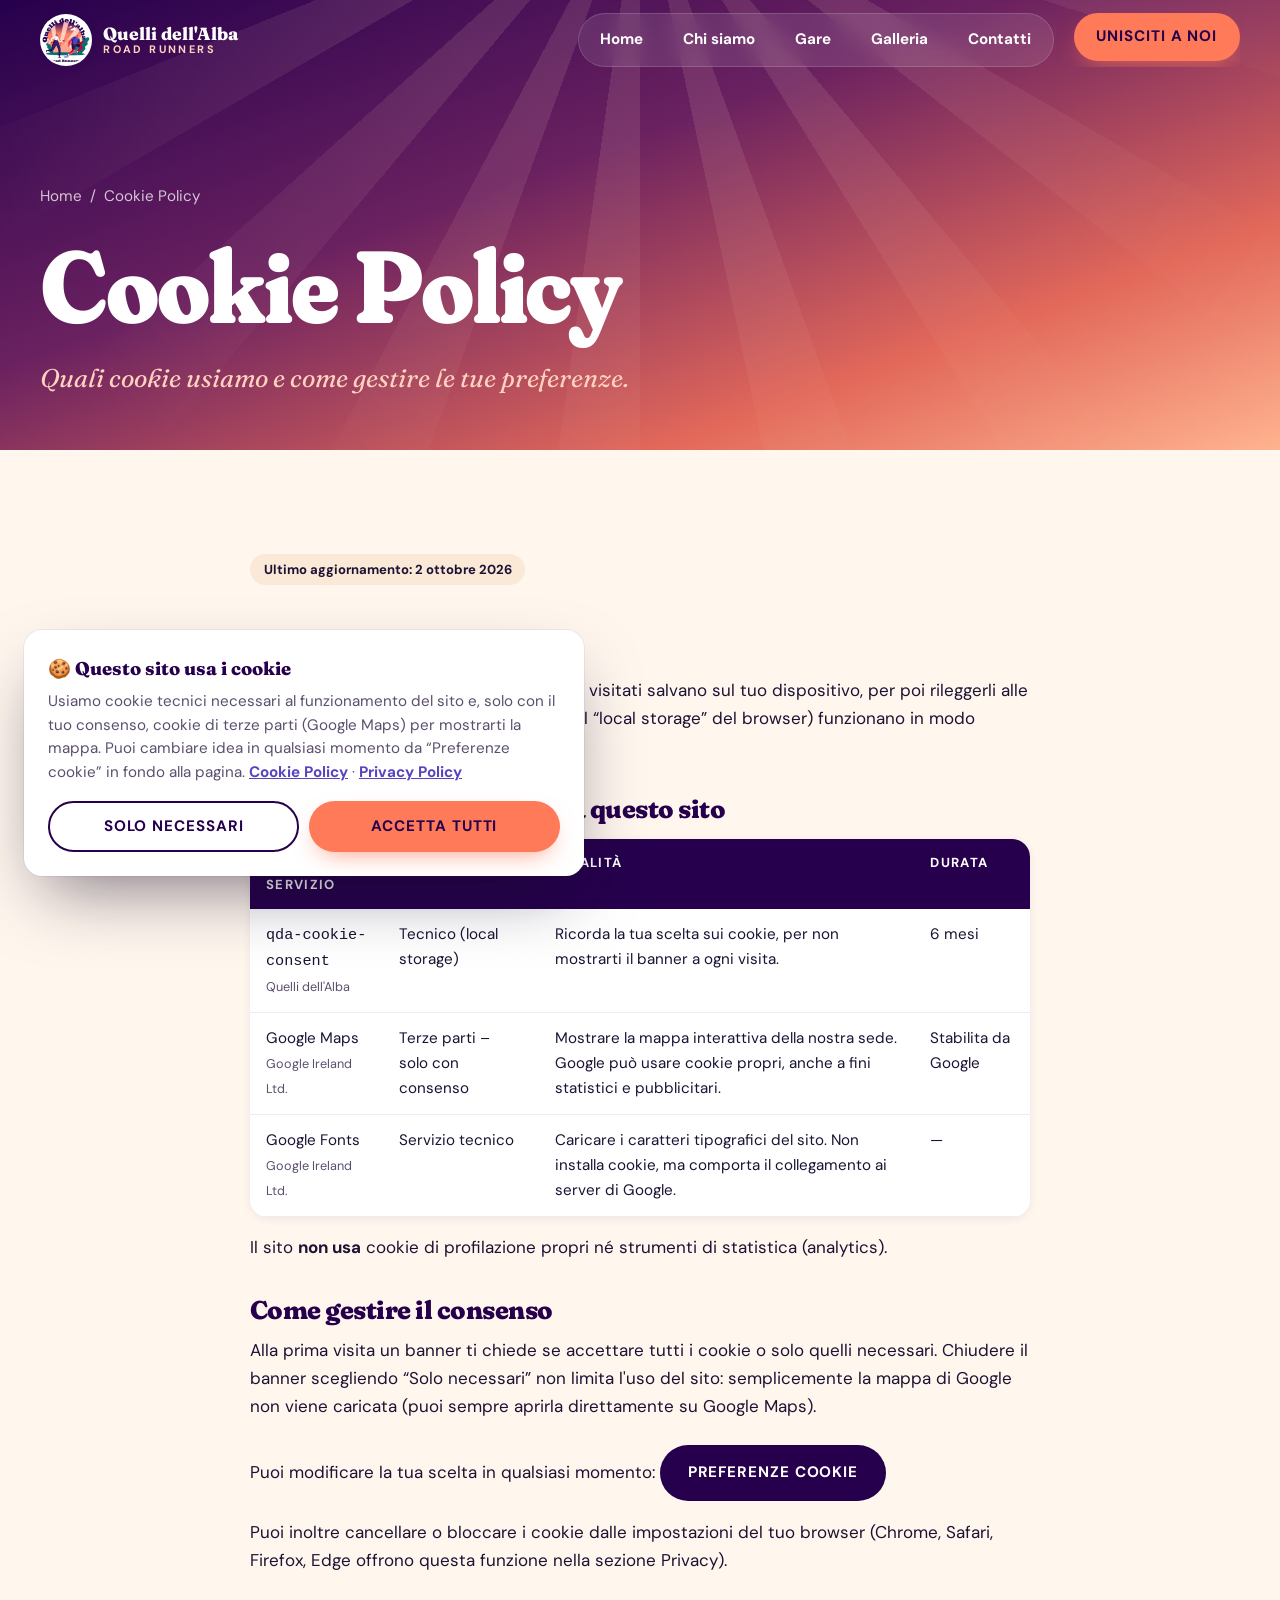
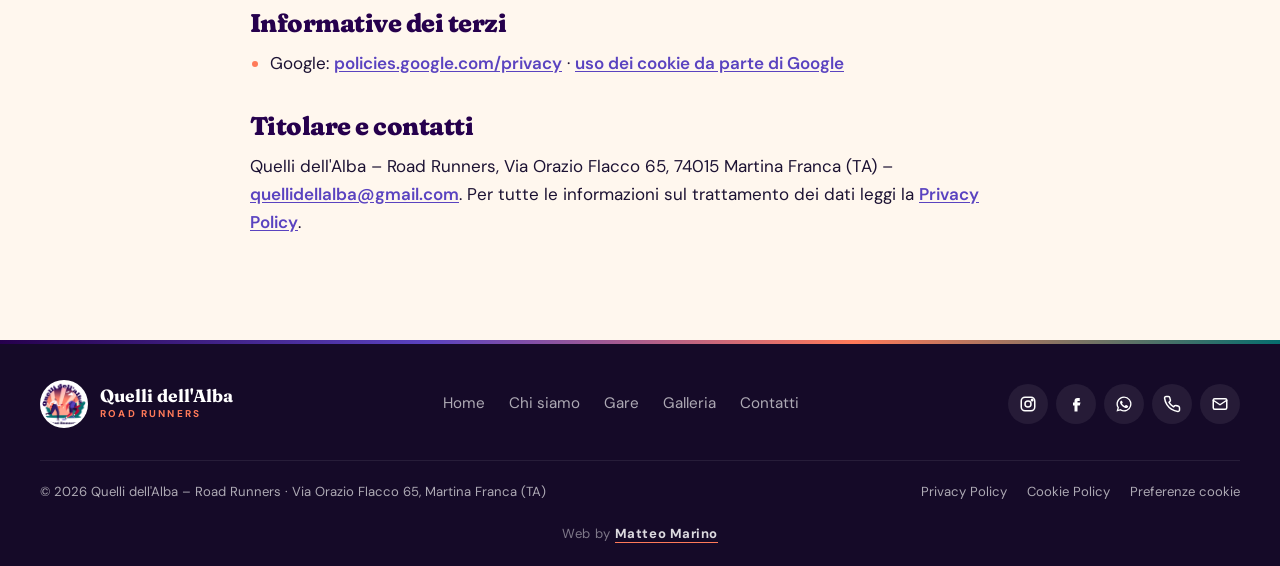
==== cookie-policy.html @ c880d7a1 "1.0.0" ====
<!DOCTYPE html>
<html lang="it">
<head>
    <meta charset="UTF-8">
    <meta name="viewport" content="width=device-width, initial-scale=1.0">

    <!-- ===================== SEO ===================== -->
    <!-- ===================== SEO ===================== -->
    <title>Cookie Policy | Quelli dell'Alba – Road Runners</title>
    <meta name="description" content="Cookie Policy del sito di Quelli dell'Alba – Road Runners: quali cookie usiamo e come gestire il consenso.">
    <meta name="robots" content="noindex, follow">
    <meta name="author" content="Quelli dell'Alba – Road Runners">
    <link rel="canonical" href="https://www.quellidellalba.com/cookie-policy.html">
    <meta name="theme-color" content="#26004d">
    <meta name="format-detection" content="telephone=no">

    <!-- Local SEO (geo) – Martina Franca (TA) -->
    <meta name="geo.region" content="IT-TA">
    <meta name="geo.placename" content="Martina Franca">
    <meta name="geo.position" content="40.7037;17.3442">
    <meta name="ICBM" content="40.7037, 17.3442">

    <!-- Open Graph (Facebook, WhatsApp, Instagram, LinkedIn) -->
    <meta property="og:type" content="website">
    <meta property="og:locale" content="it_IT">
    <meta property="og:site_name" content="Quelli dell'Alba – Road Runners">
    <meta property="og:title" content="Cookie Policy | Quelli dell'Alba – Road Runners">
    <meta property="og:description" content="Cookie Policy del sito di Quelli dell'Alba – Road Runners: quali cookie usiamo e come gestire il consenso.">
    <meta property="og:url" content="https://www.quellidellalba.com/cookie-policy.html">
    <meta property="og:image" content="https://www.quellidellalba.com/immagini/og-image.jpg">
    <meta property="og:image:width" content="1200">
    <meta property="og:image:height" content="630">
    <meta property="og:image:alt" content="Runner in controluce all'alba sulla spiaggia con il logo di Quelli dell'Alba Road Runners">

    <!-- Twitter / X -->
    <meta name="twitter:card" content="summary_large_image">
    <meta name="twitter:title" content="Cookie Policy | Quelli dell'Alba – Road Runners">
    <meta name="twitter:description" content="Cookie Policy del sito di Quelli dell'Alba – Road Runners: quali cookie usiamo e come gestire il consenso.">
    <meta name="twitter:image" content="https://www.quellidellalba.com/immagini/og-image.jpg">

    <!-- Icone e web app -->
    <link rel="icon" type="image/png" sizes="192x192" href="immagini/icon-192.png">
    <link rel="apple-touch-icon" href="immagini/icon-192.png">
    <link rel="manifest" href="site.webmanifest">

    <!-- Dati strutturati Schema.org (Google, Bing e motori di risposta AI) -->
    <script type="application/ld+json">
    {
        "@context": "https://schema.org",
        "@graph": [
            {
                "@type": [
                    "SportsClub",
                    "SportsTeam"
                ],
                "@id": "https://www.quellidellalba.com/#organizzazione",
                "name": "Quelli dell'Alba – Road Runners",
                "alternateName": [
                    "Quelli dell'Alba",
                    "Quelli dell'Alba Road Runners",
                    "Q.A.R.R."
                ],
                "description": "Squadra di running di Martina Franca (TA), in Valle d'Itria: allenamenti di gruppo, gare su strada, la Vignaletto Challenge e il progetto Da 0 a 10 KM.",
                "sport": "Running",
                "url": "https://www.quellidellalba.com/",
                "logo": {
                    "@type": "ImageObject",
                    "url": "https://www.quellidellalba.com/immagini/logo.png",
                    "width": 900,
                    "height": 900
                },
                "image": "https://www.quellidellalba.com/immagini/og-image.jpg",
                "email": "quellidellalba@gmail.com",
                "telephone": "+393935051979",
                "address": {
                    "@type": "PostalAddress",
                    "streetAddress": "Via Orazio Flacco 65",
                    "postalCode": "74015",
                    "addressLocality": "Martina Franca",
                    "addressRegion": "TA",
                    "addressCountry": "IT"
                },
                "geo": {
                    "@type": "GeoCoordinates",
                    "latitude": 40.7037,
                    "longitude": 17.3442
                },
                "hasMap": "https://www.google.com/maps/search/?api=1&query=Via+Orazio+Flacco+65,+74015+Martina+Franca+TA",
                "areaServed": [
                    {
                        "@type": "City",
                        "name": "Martina Franca"
                    },
                    {
                        "@type": "Place",
                        "name": "Valle d'Itria"
                    },
                    {
                        "@type": "AdministrativeArea",
                        "name": "Puglia"
                    }
                ],
                "knowsAbout": [
                    "Running",
                    "Corsa su strada",
                    "Podismo",
                    "Allenamento di gruppo",
                    "Corsa per principianti"
                ],
                "contactPoint": {
                    "@type": "ContactPoint",
                    "contactType": "informazioni e iscrizioni",
                    "telephone": "+393935051979",
                    "email": "quellidellalba@gmail.com",
                    "availableLanguage": "Italian",
                    "areaServed": "IT"
                },
                "sponsor": [
                    {
                        "@type": "Organization",
                        "name": "Allianz – Passoforte Assicurazioni"
                    },
                    {
                        "@type": "Organization",
                        "name": "Domus Medica"
                    },
                    {
                        "@type": "Organization",
                        "name": "Dott. Paolo Solito – Biologo nutrizionista"
                    }
                ],
                "sameAs": [
                    "https://www.instagram.com/quelli_dell_alba/"
                ]
            },
            {
                "@type": "WebSite",
                "@id": "https://www.quellidellalba.com/#sito",
                "url": "https://www.quellidellalba.com/",
                "name": "Quelli dell'Alba – Road Runners",
                "inLanguage": "it-IT",
                "publisher": {
                    "@id": "https://www.quellidellalba.com/#organizzazione"
                }
            },
            {
                "@type": "WebPage",
                "@id": "https://www.quellidellalba.com/cookie-policy.html#pagina",
                "url": "https://www.quellidellalba.com/cookie-policy.html",
                "name": "Cookie Policy | Quelli dell'Alba – Road Runners",
                "description": "Cookie Policy del sito di Quelli dell'Alba – Road Runners: quali cookie usiamo e come gestire il consenso.",
                "inLanguage": "it-IT",
                "isPartOf": {
                    "@id": "https://www.quellidellalba.com/#sito"
                },
                "about": {
                    "@id": "https://www.quellidellalba.com/#organizzazione"
                },
                "primaryImageOfPage": {
                    "@type": "ImageObject",
                    "url": "https://www.quellidellalba.com/immagini/og-image.jpg"
                },
                "breadcrumb": {
                    "@type": "BreadcrumbList",
                    "itemListElement": [
                        {
                            "@type": "ListItem",
                            "position": 1,
                            "name": "Home",
                            "item": "https://www.quellidellalba.com/"
                        },
                        {
                            "@type": "ListItem",
                            "position": 2,
                            "name": "Cookie Policy",
                            "item": "https://www.quellidellalba.com/cookie-policy.html"
                        }
                    ]
                }
            }
        ]
    }
    </script>

    <!-- Google Fonts -->
    <link rel="preconnect" href="https://fonts.googleapis.com">
    <link rel="preconnect" href="https://fonts.gstatic.com" crossorigin>
    <link href="https://fonts.googleapis.com/css2?family=DM+Sans:ital,opsz,wght@0,9..40,400..900;1,9..40,400..900&family=Fraunces:ital,opsz,wght,SOFT,WONK@0,9..144,600..900,0..100,0..1;1,9..144,600..900,0..100,0..1&display=swap" rel="stylesheet">

    <link rel="stylesheet" href="style.css?v=11">

    <script>document.documentElement.classList.add('js');</script>
    <script src="script.js?v=11" defer></script>
</head>
<body class="page-legal">

    <a class="skip-link" href="#main">Vai al contenuto</a>

    <!-- ===================== HEADER / NAVBAR ===================== -->
    <header class="site-header" id="site-header">
        <nav class="nav container" aria-label="Navigazione principale">
            <a class="nav__brand" href="index.html" aria-label="Quelli dell'Alba – Road Runners, torna alla home">
                <img class="nav__logo" src="immagini/logo-small.png" alt="" width="52" height="52">
                <span class="nav__name">
                    Quelli dell'Alba
                    <small>Road Runners</small>
                </span>
            </a>

            <button class="nav__toggle" type="button" aria-expanded="false" aria-controls="nav-menu" aria-label="Apri il menu">
                <span class="nav__toggle-bars" aria-hidden="true"><span></span><span></span><span></span></span>
            </button>

            <div class="nav__menu" id="nav-menu">
                <ul class="nav__list">
                    <li><a class="nav__link" href="index.html">Home</a></li>
                    <li><a class="nav__link" href="index.html#chi-siamo">Chi siamo</a></li>
                    <li><a class="nav__link" href="index.html#vignaletto">Gare</a></li>
                    <li><a class="nav__link" href="galleria.html">Galleria</a></li>
                    <li><a class="nav__link" href="index.html#contact-info">Contatti</a></li>
                </ul>
                <a class="btn btn--primary nav__cta" href="index.html#contact-form">Unisciti a noi</a>
                <div class="nav__extra">
                    <span>Contattaci</span>
                    <a href="https://www.instagram.com/quelli_dell_alba/" target="_blank" rel="noopener" aria-label="Instagram"><svg viewBox="0 0 24 24" fill="none" stroke="currentColor" stroke-width="2" aria-hidden="true"><rect x="3" y="3" width="18" height="18" rx="5"/><circle cx="12" cy="12" r="4"/><circle cx="17.5" cy="6.5" r="1" fill="currentColor"/></svg></a>
                    <a href="https://wa.me/393935051979" target="_blank" rel="noopener" aria-label="WhatsApp"><svg viewBox="0 0 24 24" fill="currentColor" aria-hidden="true"><path d="M12 2a10 10 0 00-8.6 15.1L2 22l5-1.3A10 10 0 1012 2zm0 18.2a8.2 8.2 0 01-4.2-1.2l-.3-.2-3 .8.8-2.9-.2-.3A8.2 8.2 0 1112 20.2zm4.5-6.1c-.2-.1-1.5-.7-1.7-.8s-.4-.1-.6.1-.7.8-.8 1-.3.2-.5.1a6.7 6.7 0 01-2-1.2 7.4 7.4 0 01-1.4-1.7c-.1-.2 0-.4.1-.5l.4-.4.2-.4v-.4l-.8-1.9c-.2-.5-.4-.4-.6-.4h-.5a1 1 0 00-.7.3 3 3 0 00-.9 2.2 5.2 5.2 0 001.1 2.7 11.8 11.8 0 004.5 4c.6.3 1.1.4 1.5.5a3.6 3.6 0 001.7.1 2.8 2.8 0 001.8-1.3 2.3 2.3 0 00.2-1.3c-.1-.1-.3-.2-.5-.3z"/></svg></a>
                    <a href="tel:+393935051979" aria-label="Telefono"><svg viewBox="0 0 24 24" fill="none" stroke="currentColor" stroke-width="2" stroke-linecap="round" stroke-linejoin="round" aria-hidden="true"><path d="M22 16.9v3a2 2 0 01-2.2 2 19.8 19.8 0 01-8.6-3.1 19.5 19.5 0 01-6-6A19.8 19.8 0 012.1 4.2 2 2 0 014.1 2h3a2 2 0 012 1.7c.1.9.4 1.8.7 2.7a2 2 0 01-.5 2.1L8 9.8a16 16 0 006 6l1.3-1.3a2 2 0 012.1-.4c.9.3 1.8.6 2.7.7a2 2 0 011.7 2z"/></svg></a>
                    <a href="mailto:quellidellalba@gmail.com" aria-label="Email"><svg viewBox="0 0 24 24" fill="none" stroke="currentColor" stroke-width="2" stroke-linecap="round" stroke-linejoin="round" aria-hidden="true"><rect x="3" y="5" width="18" height="14" rx="2"/><path d="M3 7l9 6 9-6"/></svg></a>
                </div>
            </div>
        </nav>
    </header>

    <main id="main">

        <section class="gallery-hero legal-hero" aria-labelledby="legal-title">
            <div class="container">
                <nav class="breadcrumb" aria-label="Percorso">
                    <a href="index.html">Home</a><span aria-hidden="true">/</span><span aria-current="page">Cookie Policy</span>
                </nav>
                <h1 id="legal-title">Cookie Policy</h1>
                <p>Quali cookie usiamo e come gestire le tue preferenze.</p>
            </div>
        </section>

        <section class="section legal">
            <div class="container legal__content">
                <p class="legal__updated">Ultimo aggiornamento: 2 ottobre 2026</p>
                <!-- Testo predisposto sulla base delle Linee guida cookie del Garante Privacy (10 giugno 2021).
                     Si consiglia una verifica da parte di un consulente prima della pubblicazione definitiva. -->

                <h2>Cosa sono i cookie</h2>
                <p>
                    I cookie sono piccoli file di testo che i siti visitati salvano sul tuo dispositivo, per poi
                    rileggerli alle visite successive. Strumenti simili (come il “local storage” del browser) funzionano
                    in modo analogo e sono trattati allo stesso modo.
                </p>

                <h2>Cookie e strumenti usati da questo sito</h2>
                <div class="legal__table-wrap">
                    <table class="legal__table">
                        <thead>
                            <tr><th scope="col">Nome / servizio</th><th scope="col">Tipo</th><th scope="col">Finalità</th><th scope="col">Durata</th></tr>
                        </thead>
                        <tbody>
                            <tr>
                                <td><code>qda-cookie-consent</code><br><small>Quelli dell'Alba</small></td>
                                <td>Tecnico (local storage)</td>
                                <td>Ricorda la tua scelta sui cookie, per non mostrarti il banner a ogni visita.</td>
                                <td>6 mesi</td>
                            </tr>
                            <tr>
                                <td>Google Maps<br><small>Google Ireland Ltd.</small></td>
                                <td>Terze parti – solo con consenso</td>
                                <td>Mostrare la mappa interattiva della nostra sede. Google può usare cookie propri, anche a fini statistici e pubblicitari.</td>
                                <td>Stabilita da Google</td>
                            </tr>
                            <tr>
                                <td>Google Fonts<br><small>Google Ireland Ltd.</small></td>
                                <td>Servizio tecnico</td>
                                <td>Caricare i caratteri tipografici del sito. Non installa cookie, ma comporta il collegamento ai server di Google.</td>
                                <td>—</td>
                            </tr>
                        </tbody>
                    </table>
                </div>
                <p>Il sito <strong>non usa</strong> cookie di profilazione propri né strumenti di statistica (analytics).</p>

                <h2>Come gestire il consenso</h2>
                <p>
                    Alla prima visita un banner ti chiede se accettare tutti i cookie o solo quelli necessari.
                    Chiudere il banner scegliendo “Solo necessari” non limita l'uso del sito: semplicemente la mappa
                    di Google non viene caricata (puoi sempre aprirla direttamente su Google Maps).
                </p>
                <p>
                    Puoi modificare la tua scelta in qualsiasi momento:
                    <button class="btn btn--dark legal__btn" type="button" data-cookie-settings>Preferenze cookie</button>
                </p>
                <p>
                    Puoi inoltre cancellare o bloccare i cookie dalle impostazioni del tuo browser
                    (Chrome, Safari, Firefox, Edge offrono questa funzione nella sezione Privacy).
                </p>

                <h2>Informative dei terzi</h2>
                <ul>
                    <li>Google: <a href="https://policies.google.com/privacy?hl=it" target="_blank" rel="noopener">policies.google.com/privacy</a> · <a href="https://policies.google.com/technologies/cookies?hl=it" target="_blank" rel="noopener">uso dei cookie da parte di Google</a></li>
                </ul>

                <h2>Titolare e contatti</h2>
                <p>
                    Quelli dell'Alba – Road Runners, Via Orazio Flacco 65, 74015 Martina Franca (TA) –
                    <a href="mailto:quellidellalba@gmail.com">quellidellalba@gmail.com</a>.
                    Per tutte le informazioni sul trattamento dei dati leggi la <a href="privacy-policy.html">Privacy Policy</a>.
                </p>
            </div>
        </section>

    </main>

    <!-- ===================== FOOTER ===================== -->
    <footer class="site-footer">
        <div class="container footer__top">
            <a class="footer__brand" href="index.html" aria-label="Quelli dell'Alba – Road Runners, home">
                <img src="immagini/logo-small.png" alt="" width="48" height="48" loading="lazy">
                <span>
                    <strong>Quelli dell'Alba</strong>
                    <small>ROAD RUNNERS</small>
                </span>
            </a>

            <nav class="footer__nav" aria-label="Link rapidi">
                <ul>
                    <li><a href="index.html">Home</a></li>
                    <li><a href="index.html#chi-siamo">Chi siamo</a></li>
                    <li><a href="index.html#vignaletto">Gare</a></li>
                    <li><a href="galleria.html">Galleria</a></li>
                    <li><a href="index.html#contact-info">Contatti</a></li>
                </ul>
            </nav>

            <div class="footer__social">
                <a href="https://www.instagram.com/quelli_dell_alba/" target="_blank" rel="noopener" aria-label="Instagram"><svg viewBox="0 0 24 24" fill="none" stroke="currentColor" stroke-width="2" aria-hidden="true"><rect x="3" y="3" width="18" height="18" rx="5"/><circle cx="12" cy="12" r="4"/><circle cx="17.5" cy="6.5" r="1" fill="currentColor"/></svg></a>
                <!-- [INSERIRE URL FACEBOOK] al posto di # -->
                <a href="#" target="_blank" rel="noopener" aria-label="Facebook"><svg viewBox="0 0 24 24" fill="currentColor" aria-hidden="true"><path d="M14 8h3V4h-3a4 4 0 00-4 4v2H8v4h2v8h4v-8h3l1-4h-4V8z"/></svg></a>
                <a href="https://wa.me/393935051979" target="_blank" rel="noopener" aria-label="WhatsApp"><svg viewBox="0 0 24 24" fill="currentColor" aria-hidden="true"><path d="M12 2a10 10 0 00-8.6 15.1L2 22l5-1.3A10 10 0 1012 2zm0 18.2a8.2 8.2 0 01-4.2-1.2l-.3-.2-3 .8.8-2.9-.2-.3A8.2 8.2 0 1112 20.2zm4.5-6.1c-.2-.1-1.5-.7-1.7-.8s-.4-.1-.6.1-.7.8-.8 1-.3.2-.5.1a6.7 6.7 0 01-2-1.2 7.4 7.4 0 01-1.4-1.7c-.1-.2 0-.4.1-.5l.4-.4.2-.4v-.4l-.8-1.9c-.2-.5-.4-.4-.6-.4h-.5a1 1 0 00-.7.3 3 3 0 00-.9 2.2 5.2 5.2 0 001.1 2.7 11.8 11.8 0 004.5 4c.6.3 1.1.4 1.5.5a3.6 3.6 0 001.7.1 2.8 2.8 0 001.8-1.3 2.3 2.3 0 00.2-1.3c-.1-.1-.3-.2-.5-.3z"/></svg></a>
                <a href="tel:+393935051979" aria-label="Telefono +39 393 505 1979"><svg viewBox="0 0 24 24" fill="none" stroke="currentColor" stroke-width="2" stroke-linecap="round" stroke-linejoin="round" aria-hidden="true"><path d="M22 16.9v3a2 2 0 01-2.2 2 19.8 19.8 0 01-8.6-3.1 19.5 19.5 0 01-6-6A19.8 19.8 0 012.1 4.2 2 2 0 014.1 2h3a2 2 0 012 1.7c.1.9.4 1.8.7 2.7a2 2 0 01-.5 2.1L8 9.8a16 16 0 006 6l1.3-1.3a2 2 0 012.1-.4c.9.3 1.8.6 2.7.7a2 2 0 011.7 2z"/></svg></a>
                <a href="mailto:quellidellalba@gmail.com" aria-label="Email quellidellalba@gmail.com"><svg viewBox="0 0 24 24" fill="none" stroke="currentColor" stroke-width="2" stroke-linecap="round" stroke-linejoin="round" aria-hidden="true"><rect x="3" y="5" width="18" height="14" rx="2"/><path d="M3 7l9 6 9-6"/></svg></a>
            </div>
        </div>

        <div class="container footer__bottom">
            <p>© <span data-year>2026</span> Quelli dell'Alba – Road Runners · Via Orazio Flacco 65, Martina Franca (TA)</p>
            <div class="footer__legal">
                <a href="privacy-policy.html">Privacy Policy</a>
                <a href="cookie-policy.html" aria-current="page">Cookie Policy</a>
                <button type="button" data-cookie-settings>Preferenze cookie</button>
            </div>
        </div>

        <p class="footer__credit">
            Web by <a href="https://www.instagram.com/_matteomarino/" target="_blank" rel="noopener" aria-label="Matteo Marino su Instagram (@_matteomarino)">Matteo Marino</a>
        </p>
    </footer>

    <a class="back-to-top" href="#main" aria-label="Torna su">
        <svg viewBox="0 0 24 24" fill="none" stroke="currentColor" stroke-width="2.5" stroke-linecap="round" stroke-linejoin="round" aria-hidden="true"><path d="M12 19V5M5 12l7-7 7 7"/></svg>
    </a>

    <a class="back-to-top" href="#main" aria-label="Torna su">
        <svg viewBox="0 0 24 24" fill="none" stroke="currentColor" stroke-width="2.5" stroke-linecap="round" stroke-linejoin="round" aria-hidden="true"><path d="M12 19V5M5 12l7-7 7 7"/></svg>
    </a>

</body>
</html>
---- style.css ----
/* ==========================================================================
   QUELLI DELL'ALBA – ROAD RUNNERS
   Foglio di stile unico del progetto (mobile first)

   INDICE
   1.  Variables
   2.  Reset
   3.  Typography
   4.  Buttons
   5.  Navbar
   6.  Hero
   7.  Sponsors
   8.  About
   9.  Races
   10. Gallery
   11. Contact
   12. Form
   13. Footer
   14. Animations
   15. Responsive
   ========================================================================== */


/* ==========================================================================
   1. VARIABLES
   Palette ricavata dal logo: indaco del lettering, corallo/pesca del sole,
   teal delle foglie, viola della maglia, cremisi dei pantaloni.
   ========================================================================== */
:root {
    /* Colori principali */
    --color-primary: #26004d;          /* indaco scuro – lettering logo */
    --color-primary-light: #3d1873;
    --color-secondary: #ff7a59;        /* corallo – sole/alba */
    --color-secondary-dark: #f25c3a;
    --color-accent: #5a43c0;           /* viola – maglia runner */
    --color-teal: #066e6e;             /* verde petrolio – foglie */
    --color-teal-light: #13a38a;
    --color-crimson: #be0e3a;          /* cremisi – dettagli */
    --color-peach: #ffd2bf;
    --color-pink: #ffb3b5;
    --color-background: #fff7ee;       /* crema / bianco caldo */
    --color-surface: #ffffff;
    --color-cream-dark: #fbe9d8;
    --color-text: #1c1233;
    --color-text-muted: #5b4f6e;
    --color-dark: #150a28;

    /* Gradienti */
    --gradient-dawn: linear-gradient(160deg, #26004d 0%, #6a2160 40%, #e2685a 75%, #ffb38f 100%);
    --gradient-sun: linear-gradient(180deg, #ffb3b5 0%, #ff8a64 55%, #ff7a59 100%);

    /* Tipografia */
    --font-display: "Fraunces", Georgia, "Times New Roman", serif;
    --font-body: "DM Sans", system-ui, -apple-system, "Segoe UI", Roboto, sans-serif;

    --fs-xs: clamp(0.75rem, 0.72rem + 0.15vw, 0.82rem);
    --fs-sm: clamp(0.875rem, 0.85rem + 0.15vw, 0.95rem);
    --fs-base: clamp(1rem, 0.96rem + 0.2vw, 1.0625rem);
    --fs-lg: clamp(1.125rem, 1.05rem + 0.4vw, 1.3rem);
    --fs-h3: clamp(1.25rem, 1.1rem + 0.7vw, 1.6rem);
    --fs-h2: clamp(1.9rem, 1.4rem + 2.4vw, 3.4rem);
    --fs-h1: clamp(2.8rem, 1.6rem + 6vw, 6.5rem);

    /* Spaziature */
    --space-xs: 0.5rem;
    --space-sm: 1rem;
    --space-md: 1.5rem;
    --space-lg: clamp(2rem, 1.5rem + 2vw, 3rem);
    --space-xl: clamp(3.5rem, 2.5rem + 5vw, 7rem);
    --gutter: clamp(1rem, 0.5rem + 2.5vw, 2.5rem);
    --container: 1240px;

    /* Forme */
    --radius-sm: 10px;
    --radius-md: 18px;
    --radius-lg: 28px;
    --radius-xl: 40px;
    --radius-pill: 999px;

    /* Ombre */
    --shadow-sm: 0 2px 8px rgba(38, 0, 77, 0.08);
    --shadow-md: 0 12px 30px -10px rgba(38, 0, 77, 0.22);
    --shadow-lg: 0 30px 60px -20px rgba(38, 0, 77, 0.35);

    /* Transizioni */
    --ease: cubic-bezier(0.22, 1, 0.36, 1);
    --t-fast: 0.2s var(--ease);
    --t-med: 0.45s var(--ease);
    --t-slow: 0.8s var(--ease);

    --nav-height: 72px;

    /* Barra sponsor */
    --sponsor-overlap: 1.75rem;   /* quanto la barra sale sopra la hero */
    --sponsor-logo-h: 40px;       /* altezza dei loghi */
}


/* ==========================================================================
   2. RESET
   ========================================================================== */
*,
*::before,
*::after {
    box-sizing: border-box;
    margin: 0;
    padding: 0;
}

html {
    -webkit-text-size-adjust: 100%;
    scroll-behavior: smooth;
    scroll-padding-top: var(--nav-height);
}

body {
    min-height: 100vh;
    font-family: var(--font-body);
    font-size: var(--fs-base);
    line-height: 1.65;
    color: var(--color-text);
    background-color: var(--color-background);
    overflow-x: hidden;
    -webkit-font-smoothing: antialiased;
}

body.no-scroll {
    overflow: hidden;
}

img,
svg,
iframe {
    display: block;
    max-width: 100%;
}

img {
    height: auto;
}

a {
    color: inherit;
    text-decoration: none;
}

button,
input,
textarea,
select {
    font: inherit;
    color: inherit;
}

button {
    cursor: pointer;
    background: none;
    border: 0;
}

ul,
ol {
    list-style: none;
}

[hidden] {
    display: none !important;
}

/* Focus visibile per la navigazione da tastiera */
:focus-visible {
    outline: 3px solid var(--color-secondary);
    outline-offset: 3px;
    border-radius: 6px;
}

.skip-link {
    position: absolute;
    top: -100px;
    left: var(--gutter);
    z-index: 1000;
    padding: 0.75rem 1.25rem;
    background: var(--color-secondary);
    color: var(--color-primary);
    font-weight: 700;
    border-radius: var(--radius-pill);
    transition: top var(--t-fast);
}

.skip-link:focus {
    top: 1rem;
}

.visually-hidden {
    position: absolute !important;
    width: 1px;
    height: 1px;
    overflow: hidden;
    clip: rect(0 0 0 0);
    white-space: nowrap;
}

.container {
    width: min(100% - 2 * var(--gutter), var(--container));
    margin-inline: auto;
}

.section {
    position: relative;
    padding-block: var(--space-xl);
}

/* Evita lo scroll orizzontale causato da decorazioni e animazioni in ingresso
   (clip non crea un contenitore di scroll: position: sticky continua a funzionare) */
main {
    overflow-x: hidden;
    overflow-x: clip;
}


/* ==========================================================================
   3. TYPOGRAPHY
   ========================================================================== */
h1,
h2,
h3,
h4 {
    font-family: var(--font-display);
    font-weight: 800;
    line-height: 1.05;
    color: var(--color-primary);
    letter-spacing: -0.02em;
    font-variation-settings: "SOFT" 100, "WONK" 1;
}

h1 { font-size: var(--fs-h1); }
h2 { font-size: var(--fs-h2); }
h3 { font-size: var(--fs-h3); }

p + p {
    margin-top: 1em;
}

.eyebrow {
    display: inline-flex;
    align-items: center;
    gap: 0.6rem;
    margin-bottom: var(--space-sm);
    font-family: var(--font-body);
    font-size: var(--fs-xs);
    font-weight: 700;
    letter-spacing: 0.22em;
    text-transform: uppercase;
    color: var(--color-secondary-dark);
}

.eyebrow::before {
    content: "";
    width: 28px;
    height: 3px;
    border-radius: 3px;
    background: currentColor;
}

.section-head {
    max-width: 720px;
    margin-bottom: var(--space-lg);
}

.section-head--center {
    margin-inline: auto;
    text-align: center;
}

.section-head--center .eyebrow::after {
    content: "";
    width: 28px;
    height: 3px;
    border-radius: 3px;
    background: currentColor;
}

.section-head p {
    margin-top: var(--space-sm);
    font-size: var(--fs-lg);
    color: var(--color-text-muted);
}

.lead {
    font-size: var(--fs-lg);
    color: var(--color-text-muted);
}

.text-coral {
    color: var(--color-secondary);
}

.placeholder-text {
    /* Evidenzia i testi da sostituire: rimuovere la classe quando inserito il dato reale */
    color: var(--color-crimson);
    font-weight: 600;
}


/* ==========================================================================
   4. BUTTONS
   ========================================================================== */
.btn {
    position: relative;
    display: inline-flex;
    align-items: center;
    justify-content: center;
    gap: 0.6rem;
    min-height: 52px;
    padding: 0.85rem 1.6rem;
    font-weight: 700;
    font-size: var(--fs-sm);
    letter-spacing: 0.06em;
    text-transform: uppercase;
    border-radius: var(--radius-pill);
    border: 2px solid transparent;
    overflow: hidden;
    isolation: isolate;
    transition: transform var(--t-fast), box-shadow var(--t-fast), background-color var(--t-fast), color var(--t-fast), border-color var(--t-fast);
}

.btn svg {
    width: 18px;
    height: 18px;
    transition: transform var(--t-fast);
}

.btn:hover svg {
    transform: translateX(4px);
}

.btn:hover {
    transform: translateY(-2px);
}

.btn:active {
    transform: translateY(0);
}

.btn--primary {
    background: var(--color-secondary);
    color: var(--color-primary);
    box-shadow: 0 10px 24px -10px rgba(255, 122, 89, 0.8);
}

.btn--primary:hover {
    background: #ff8f73;
    box-shadow: 0 16px 30px -10px rgba(255, 122, 89, 0.9);
}

.btn--dark {
    background: var(--color-primary);
    color: #fff;
}

.btn--dark:hover {
    background: var(--color-primary-light);
    box-shadow: var(--shadow-md);
}

.btn--ghost {
    border-color: currentColor;
    color: #fff;
    background: rgba(255, 255, 255, 0.06);
    backdrop-filter: blur(6px);
}

.btn--ghost:hover {
    background: #fff;
    border-color: #fff;
    color: var(--color-primary);
}

.btn--outline {
    border-color: var(--color-primary);
    color: var(--color-primary);
}

.btn--outline:hover {
    background: var(--color-primary);
    color: #fff;
}

.btn--teal {
    background: var(--color-teal);
    color: #fff;
}

.btn--teal:hover {
    background: #0a8080;
    box-shadow: var(--shadow-md);
}

.btn-group {
    display: flex;
    flex-wrap: wrap;
    gap: 0.75rem;
}

.link-arrow {
    display: inline-flex;
    align-items: center;
    gap: 0.5rem;
    font-weight: 700;
    letter-spacing: 0.08em;
    text-transform: uppercase;
    font-size: var(--fs-sm);
    color: var(--color-primary);
    border-bottom: 2px solid var(--color-secondary);
    padding-bottom: 4px;
    transition: gap var(--t-fast), color var(--t-fast);
}

.link-arrow:hover {
    gap: 0.9rem;
    color: var(--color-secondary-dark);
}


/* ==========================================================================
   5. NAVBAR
   ========================================================================== */
.site-header {
    position: fixed;
    inset: 0 0 auto 0;
    z-index: 100;
    padding-block: 0.75rem;
    transition: padding var(--t-med);
}

/* Sfondo sfocato dell'header dopo lo scroll.
   Sta su uno pseudo-elemento e NON sull'header: un backdrop-filter sull'header
   "intrappolerebbe" il menu mobile (position: fixed) dentro i suoi 64px. */
.site-header::before {
    content: "";
    position: absolute;
    inset: 0;
    z-index: -1;
    background: rgba(255, 247, 238, 0.88);
    backdrop-filter: saturate(160%) blur(14px);
    -webkit-backdrop-filter: saturate(160%) blur(14px);
    box-shadow: 0 6px 24px -12px rgba(38, 0, 77, 0.35);
    opacity: 0;
    transition: opacity var(--t-med);
    pointer-events: none;
}

/* Stato dopo lo scroll (classe aggiunta da script.js) */
.site-header.is-scrolled {
    padding-block: 0.4rem;
}

.site-header.is-scrolled::before {
    opacity: 1;
}

.nav {
    display: flex;
    align-items: center;
    justify-content: space-between;
    gap: var(--space-sm);
    min-height: 56px;
}

.nav__brand {
    position: relative;
    z-index: 2; /* resta visibile sopra il menu mobile aperto */
    display: flex;
    align-items: center;
    gap: 0.7rem;
    min-width: 0;
}

.nav__logo {
    width: 52px;
    height: 52px;
    flex-shrink: 0;
    border-radius: 50%;
    background: #fff;
    padding: 2px;
    box-shadow: var(--shadow-sm);
    transition: width var(--t-med), height var(--t-med), transform var(--t-med);
}

.nav__brand:hover .nav__logo {
    transform: rotate(-8deg) scale(1.05);
}

.is-scrolled .nav__logo {
    width: 44px;
    height: 44px;
}

.nav__name {
    display: flex;
    flex-direction: column;
    line-height: 1.05;
    font-family: var(--font-display);
    font-weight: 800;
    font-size: 1.05rem;
    color: #fff;
    transition: color var(--t-med);
}

.nav__name small {
    font-family: var(--font-body);
    font-size: 0.68rem;
    font-weight: 700;
    letter-spacing: 0.22em;
    text-transform: uppercase;
    color: var(--color-peach);
    transition: color var(--t-med);
}

.is-scrolled .nav__name,
.nav-open .nav__name {
    color: var(--color-primary);
}

.is-scrolled .nav__name small,
.nav-open .nav__name small {
    color: var(--color-secondary-dark);
}

/* Hamburger */
.nav__toggle {
    position: relative;
    z-index: 2;
    display: grid;
    place-items: center;
    width: 48px;
    height: 48px;
    border-radius: 50%;
    background: rgba(255, 255, 255, 0.14);
    backdrop-filter: blur(8px);
    transition: background-color var(--t-fast);
}

.is-scrolled .nav__toggle,
.nav-open .nav__toggle {
    background: var(--color-primary);
}

.nav__toggle-bars {
    position: relative;
    width: 22px;
    height: 14px;
}

.nav__toggle-bars span {
    position: absolute;
    left: 0;
    width: 100%;
    height: 2px;
    border-radius: 2px;
    background: #fff;
    transition: transform var(--t-med), opacity var(--t-fast), top var(--t-med);
}

.nav__toggle-bars span:nth-child(1) { top: 0; }
.nav__toggle-bars span:nth-child(2) { top: 6px; width: 70%; }
.nav__toggle-bars span:nth-child(3) { top: 12px; }

.nav__toggle[aria-expanded="true"] .nav__toggle-bars span:nth-child(1) {
    top: 6px;
    transform: rotate(45deg);
}

.nav__toggle[aria-expanded="true"] .nav__toggle-bars span:nth-child(2) {
    opacity: 0;
    transform: translateX(-8px);
}

.nav__toggle[aria-expanded="true"] .nav__toggle-bars span:nth-child(3) {
    top: 6px;
    transform: rotate(-45deg);
}

/* Menu mobile: pannello a tutto schermo */
.nav__menu {
    position: fixed;
    inset: 0;
    z-index: 1;
    display: flex;
    flex-direction: column;
    justify-content: center;
    padding: calc(var(--nav-height) + 1.5rem) var(--gutter) 1.5rem;
    overflow-y: auto;
    overscroll-behavior: contain;
    background:
        radial-gradient(circle at 100% 0%, rgba(255, 122, 89, 0.35), transparent 50%),
        radial-gradient(circle at 0% 100%, rgba(6, 110, 110, 0.35), transparent 50%),
        var(--color-background);
    opacity: 0;
    visibility: hidden;
    transform: translateY(-12px);
    transition: opacity var(--t-med), transform var(--t-med), visibility 0s linear 0.45s;
}

.nav__menu.is-open {
    opacity: 1;
    visibility: visible;
    transform: none;
    transition: opacity var(--t-med), transform var(--t-med), visibility 0s;
}

.nav__list {
    display: flex;
    flex-direction: column;
    gap: 0.35rem;
}

.nav__link {
    position: relative;
    display: inline-block;
    padding: 0.4rem 0;
    font-family: var(--font-display);
    font-weight: 800;
    font-size: clamp(2rem, 8vw, 3rem);
    color: var(--color-primary);
    transition: color var(--t-fast), transform var(--t-fast);
}

.nav__link:hover {
    color: var(--color-secondary-dark);
    transform: translateX(6px);
}

.nav__link.is-active,
.nav__link[aria-current="page"] {
    color: var(--color-secondary-dark);
}

.nav__cta {
    margin-top: var(--space-lg);
    align-self: flex-start;
}

/* Contatti rapidi in fondo al menu mobile */
.nav__extra {
    display: flex;
    flex-wrap: wrap;
    align-items: center;
    gap: 0.6rem;
    margin-top: 1.5rem;
    padding-top: 1.25rem;
    border-top: 1px solid rgba(38, 0, 77, 0.12);
}

.nav__extra a {
    display: grid;
    place-items: center;
    width: 44px;
    height: 44px;
    border-radius: 50%;
    background: var(--color-primary);
    color: #fff;
    transition: background-color var(--t-fast), transform var(--t-fast);
}

.nav__extra a:hover {
    background: var(--color-secondary);
    color: var(--color-primary);
    transform: translateY(-2px);
}

.nav__extra svg {
    width: 20px;
    height: 20px;
}

.nav__extra span {
    flex-basis: 100%;
    font-size: var(--fs-xs);
    font-weight: 700;
    letter-spacing: 0.18em;
    text-transform: uppercase;
    color: var(--color-text-muted);
}

/* Con il menu aperto il logo volante della home lascia il posto al logo della navbar */
.menu-open .flying-logo {
    opacity: 0;
    visibility: hidden;
}

.js .has-flying-logo.menu-open .nav__logo {
    visibility: visible;
}

/* Le voci del menu entrano in sequenza su mobile */
.nav__menu .nav__list li {
    opacity: 0;
    transform: translateY(14px);
    transition: opacity var(--t-med), transform var(--t-med);
}

.nav__menu.is-open .nav__list li {
    opacity: 1;
    transform: none;
}

.nav__menu.is-open .nav__list li:nth-child(2) { transition-delay: 0.05s; }
.nav__menu.is-open .nav__list li:nth-child(3) { transition-delay: 0.1s; }
.nav__menu.is-open .nav__list li:nth-child(4) { transition-delay: 0.15s; }
.nav__menu.is-open .nav__list li:nth-child(5) { transition-delay: 0.2s; }


/* ==========================================================================
   6. HERO
   ========================================================================== */
#hero {
    position: relative;
    display: flex;
    align-items: center;
    min-height: 100vh;
    min-height: 100svh;
    padding: calc(var(--nav-height) + 2rem) 0 calc(var(--sponsor-overlap) + 5.5rem);
    overflow: hidden;
    color: #fff;
    isolation: isolate;
}

/* Foto del team a tutto schermo */
.hero__bg {
    position: absolute;
    inset: 0;
    z-index: -3;
}

.hero__bg img {
    width: 100%;
    height: 100%;
    object-fit: cover;
    object-position: center 30%;
    transform: scale(1.08);
    animation: heroZoom 18s ease-out forwards;
}

/* Overlay gradiente alba */
.hero__overlay {
    position: absolute;
    inset: 0;
    z-index: -2;
    background:
        linear-gradient(180deg, rgba(38, 0, 77, 0.85) 0%, rgba(38, 0, 77, 0.55) 45%, rgba(190, 14, 58, 0.45) 80%, rgba(255, 122, 89, 0.65) 100%),
        linear-gradient(90deg, rgba(38, 0, 77, 0.65) 0%, rgba(38, 0, 77, 0) 70%);
}

/* Raggi di sole ispirati al logo */
.hero__rays {
    position: absolute;
    z-index: -1;
    right: -30vmax;
    bottom: -30vmax;
    width: 80vmax;
    height: 80vmax;
    border-radius: 50%;
    background: repeating-conic-gradient(from 200deg, rgba(255, 210, 191, 0.16) 0deg 9deg, transparent 9deg 22deg);
    mask-image: radial-gradient(circle, #000 30%, transparent 70%);
    -webkit-mask-image: radial-gradient(circle, #000 30%, transparent 70%);
    animation: spin 120s linear infinite;
    pointer-events: none;
}

/* Forme geometriche "in corsa" */
.hero__shape {
    position: absolute;
    z-index: -1;
    border-radius: var(--radius-pill);
    pointer-events: none;
}

.hero__shape--1 {
    left: -60px;
    bottom: 13%;
    width: 220px;
    height: 14px;
    background: var(--color-secondary);
    transform: rotate(-18deg);
    animation: dash 6s var(--ease) infinite alternate;
}

.hero__shape--2 {
    left: 10%;
    bottom: 9%;
    width: 120px;
    height: 14px;
    background: var(--color-teal-light);
    transform: rotate(-18deg);
    animation: dash 6s var(--ease) 0.6s infinite alternate;
}

.hero__shape--3 {
    right: 8%;
    top: 18%;
    width: 16px;
    height: 16px;
    border-radius: 50%;
    background: var(--color-pink);
    box-shadow: 40px 30px 0 -4px var(--color-secondary), -30px 70px 0 -6px var(--color-teal-light);
    animation: float 6s ease-in-out infinite;
}

.hero__inner {
    display: grid;
    gap: var(--space-lg);
    align-items: center;
}

.hero__content {
    max-width: 680px;
}

.hero__kicker {
    display: inline-flex;
    align-items: center;
    gap: 0.6rem;
    padding: 0.45rem 1rem;
    margin-bottom: var(--space-md);
    border-radius: var(--radius-pill);
    background: rgba(255, 255, 255, 0.12);
    border: 1px solid rgba(255, 255, 255, 0.25);
    backdrop-filter: blur(8px);
    font-size: var(--fs-xs);
    font-weight: 700;
    letter-spacing: 0.28em;
    text-transform: uppercase;
}

.hero__kicker::before {
    content: "";
    width: 8px;
    height: 8px;
    border-radius: 50%;
    background: var(--color-secondary);
    box-shadow: 0 0 0 4px rgba(255, 122, 89, 0.3);
    animation: pulse 2s infinite;
}

.hero__title {
    color: #fff;
    font-size: clamp(2.6rem, 1.3rem + 5.2vw, 5.8rem);
    line-height: 0.95;
}

.hero__title span {
    display: block;
    color: var(--color-secondary);
    font-style: italic;
}

.hero__subtitle {
    max-width: 520px;
    margin-top: var(--space-md);
    font-size: var(--fs-lg);
    color: rgba(255, 255, 255, 0.9);
}

.hero__actions {
    margin-top: var(--space-lg);
}

/* Segnaposto del logo grande nella hero (il logo vero è .flying-logo) */
.hero__visual {
    position: relative;
    order: -1;
    justify-self: center;
    width: min(46vw, 200px);
    aspect-ratio: 1;
}

/* --------------------------------------------------------------------------
   LOGO VOLANTE
   Elemento fisso unico: script.js lo posiziona sopra .hero__visual e, con lo
   scroll, lo trasla e lo scala fino al posto di .nav__logo nell'header.
   Variabili impostate da JS: --fly-size (dimensione in px), --p (0 → 1).
   -------------------------------------------------------------------------- */
.flying-logo {
    position: fixed;
    top: 0;
    left: 0;
    z-index: 101; /* sopra l'header */
    display: none;
    width: var(--fly-size, 200px);
    height: var(--fly-size, 200px);
    transform-origin: 0 0;
    pointer-events: none; /* i click passano al link del brand sottostante */
    will-change: transform;
}

.js .has-flying-logo .flying-logo {
    display: block;
}

/* Il logo della navbar resta come "posto di arrivo" invisibile */
.js .has-flying-logo .nav__logo {
    visibility: hidden;
    transition: none;
}

/* Anelli di luce attorno al "sole": svaniscono avvicinandosi all'header */
.flying-logo::before {
    content: "";
    position: absolute;
    inset: 0;
    border-radius: 50%;
    box-shadow: 0 0 0 calc(var(--fly-size, 200px) * 0.035) rgba(255, 210, 191, 0.22),
                0 0 0 calc(var(--fly-size, 200px) * 0.08) rgba(255, 210, 191, 0.1);
    opacity: calc(1 - var(--p, 0) * 1.6);
}

.flying-logo__inner {
    position: relative;
    width: 100%;
    height: 100%;
    border-radius: 50%;
    background: #fff;
    box-shadow: 0 30px 60px -20px rgba(21, 10, 40, calc(0.55 - var(--p, 0) * 0.4));
    animation: flyIntro 1.1s var(--ease) 0.2s both;
}

.flying-logo__inner img {
    width: 100%;
    height: 100%;
    object-fit: contain;
    padding: 9%;
    /* fluttua nella hero, si ferma quando è nell'header */
    animation: floatScaled 7s ease-in-out infinite;
}

/* Piccolo "rimbalzo" quando il logo arriva nell'header */
.flying-logo.is-docked .flying-logo__inner {
    animation: dockPop 0.45s var(--ease);
}

.hero__scroll {
    position: absolute;
    left: 50%;
    bottom: calc(var(--sponsor-overlap) + 1rem);
    display: flex;
    flex-direction: column;
    align-items: center;
    gap: 0.6rem;
    transform: translateX(-50%);
    font-size: 0.68rem;
    font-weight: 700;
    letter-spacing: 0.3em;
    color: rgba(255, 255, 255, 0.85);
    transition: color var(--t-fast);
}

.hero__scroll:hover {
    color: #fff;
}

.hero__scroll-mouse {
    position: relative;
    width: 24px;
    height: 38px;
    border: 2px solid currentColor;
    border-radius: 14px;
}

.hero__scroll-mouse::after {
    content: "";
    position: absolute;
    left: 50%;
    top: 7px;
    width: 4px;
    height: 8px;
    margin-left: -2px;
    border-radius: 2px;
    background: var(--color-secondary);
    animation: scrollWheel 1.8s var(--ease) infinite;
}

/* Hero compatta (pagina galleria) */
.gallery-hero {
    position: relative;
    padding: calc(var(--nav-height) + var(--space-xl)) 0 var(--space-xl);
    overflow: hidden;
    color: #fff;
    background: var(--gradient-dawn);
    isolation: isolate;
}

.gallery-hero::before {
    content: "";
    position: absolute;
    z-index: -1;
    left: 50%;
    bottom: -70%;
    width: 140vmax;
    height: 140vmax;
    transform: translateX(-50%);
    border-radius: 50%;
    background: repeating-conic-gradient(from 0deg, rgba(255, 210, 191, 0.12) 0deg 8deg, transparent 8deg 20deg);
    mask-image: radial-gradient(circle, #000 20%, transparent 60%);
    -webkit-mask-image: radial-gradient(circle, #000 20%, transparent 60%);
}

.gallery-hero h1 {
    color: #fff;
}

.gallery-hero p:not(.eyebrow) {
    margin-top: var(--space-sm);
    font-family: var(--font-display);
    font-style: italic;
    font-size: var(--fs-h3);
    color: var(--color-peach);
}

.gallery-hero .eyebrow {
    color: var(--color-peach);
}

.breadcrumb {
    display: flex;
    gap: 0.5rem;
    margin-bottom: var(--space-md);
    font-size: var(--fs-sm);
    color: rgba(255, 255, 255, 0.75);
}

.breadcrumb a:hover {
    color: #fff;
    text-decoration: underline;
}


/* ==========================================================================
   7. SPONSORS
   ========================================================================== */
/* Barra bianca unica che si sovrappone al fondo della hero:
   loghi alla stessa altezza, separati da linee sottili, senza card */
#sponsors {
    position: relative;
    z-index: 3;
    margin-top: calc(var(--sponsor-overlap) * -1);
    padding-bottom: var(--space-md);
}

.sponsors__bar {
    display: grid;
    gap: 0.9rem;
    padding: 1.1rem 1.25rem 1.25rem;
    border-radius: var(--radius-lg);
    background: var(--color-surface);
    box-shadow: 0 24px 50px -20px rgba(38, 0, 77, 0.35);
}

.sponsors__title {
    text-align: center;
    font-size: 0.66rem;
    font-weight: 700;
    letter-spacing: 0.22em;
    text-transform: uppercase;
    color: var(--color-text-muted);
}

.sponsors__list {
    display: grid;
    grid-template-columns: repeat(3, minmax(0, 1fr));
    align-items: center;
}

.sponsors__list li {
    display: flex;
    justify-content: center;
    padding-inline: 0.5rem;
}

/* linee sottili tra un logo e l'altro */
.sponsors__list li + li {
    border-left: 1px solid rgba(38, 0, 77, 0.1);
}

.sponsor {
    display: flex;
    align-items: center;
    justify-content: center;
    height: var(--sponsor-logo-h);
    transition: transform var(--t-med);
}

.sponsor img {
    width: auto;
    height: 100%;
    max-width: 100%;
    object-fit: contain;
    transition: filter var(--t-med), opacity var(--t-med);
}

.sponsor:hover {
    transform: translateY(-3px);
}

/* Su desktop i loghi sono monocromatici e si colorano al passaggio del mouse */
@media (hover: hover) {
    .sponsor img {
        filter: grayscale(1);
        opacity: 0.7;
    }

    .sponsor:hover img,
    .sponsor:focus-visible img {
        filter: none;
        opacity: 1;
    }
}


/* ==========================================================================
   8. ABOUT
   ========================================================================== */
#chi-siamo {
    background:
        radial-gradient(circle at 0% 0%, rgba(255, 179, 181, 0.35), transparent 40%),
        var(--color-background);
    overflow: hidden;
}

.about {
    display: grid;
    gap: var(--space-lg);
    align-items: center;
}

.about__visual {
    position: relative;
    width: min(100%, 520px);
    margin-inline: auto;
    aspect-ratio: 1;
}

/* Cerchio "sole" decorativo dietro al logo */
.about__visual::before {
    content: "";
    position: absolute;
    inset: 6%;
    border-radius: 50%;
    background: var(--gradient-sun);
    opacity: 0.35;
}

.about__visual::after {
    content: "";
    position: absolute;
    inset: 0;
    border-radius: 50%;
    border: 2px dashed rgba(38, 0, 77, 0.2);
    animation: spin 60s linear infinite;
}

.about__logo {
    position: relative;
    z-index: 1;
    width: 100%;
    height: 100%;
    object-fit: contain;
    padding: 6%;
    transition: transform var(--t-slow);
}

.about__visual:hover .about__logo {
    transform: rotate(-3deg) scale(1.03);
}

.about__badge {
    position: absolute;
    z-index: 2;
    right: 2%;
    bottom: 8%;
    display: flex;
    align-items: center;
    gap: 0.6rem;
    padding: 0.55rem 0.9rem;
    border-radius: var(--radius-pill);
    background: var(--color-surface);
    box-shadow: var(--shadow-md);
    font-size: var(--fs-xs);
    font-weight: 700;
    color: var(--color-primary);
    animation: float 6s ease-in-out infinite;
}

.about__badge img {
    width: 64px;
    height: auto;
}

.about__stripe {
    position: absolute;
    z-index: 2;
    left: -4%;
    top: 14%;
    display: flex;
    flex-direction: column;
    gap: 8px;
    transform: rotate(-18deg);
}

.about__stripe span {
    display: block;
    height: 10px;
    border-radius: 10px;
}

.about__stripe span:nth-child(1) { width: 90px; background: var(--color-teal); }
.about__stripe span:nth-child(2) { width: 60px; background: var(--color-secondary); margin-left: 20px; }
.about__stripe span:nth-child(3) { width: 40px; background: var(--color-accent); margin-left: 40px; }

.about__content h2 {
    margin-bottom: var(--space-md);
}

.about__content h2 em {
    color: var(--color-secondary-dark);
}

.about__content .lead {
    color: var(--color-text);
    font-weight: 500;
}

.about__text {
    margin-top: var(--space-sm);
    color: var(--color-text-muted);
}

.stats {
    display: grid;
    grid-template-columns: repeat(2, minmax(0, 1fr));
    gap: 0.75rem;
    margin-top: var(--space-lg);
}

.stat {
    position: relative;
    padding: 1.1rem 1.1rem 1rem;
    border-radius: var(--radius-md);
    background: var(--color-surface);
    box-shadow: var(--shadow-sm);
    overflow: hidden;
    transition: transform var(--t-med), box-shadow var(--t-med);
}

.stat::before {
    content: "";
    position: absolute;
    left: 0;
    top: 0;
    width: 100%;
    height: 4px;
    background: var(--color-secondary);
}

.stat:nth-child(2)::before { background: var(--color-teal); }
.stat:nth-child(3)::before { background: var(--color-accent); }
.stat:nth-child(4)::before { background: var(--color-crimson); }

.stat:hover {
    transform: translateY(-4px);
    box-shadow: var(--shadow-md);
}

.stat__value {
    display: block;
    font-family: var(--font-display);
    font-weight: 900;
    font-size: clamp(1.8rem, 1.3rem + 2vw, 2.6rem);
    line-height: 1;
    color: var(--color-primary);
}

.stat__label {
    display: block;
    margin-top: 0.4rem;
    font-size: var(--fs-xs);
    font-weight: 700;
    letter-spacing: 0.16em;
    text-transform: uppercase;
    color: var(--color-text-muted);
}


/* ==========================================================================
   9. RACES
   ========================================================================== */
.race {
    position: relative;
    overflow: hidden;
}

.race__grid {
    display: grid;
    gap: var(--space-lg);
    align-items: center;
}

.race__media {
    position: relative;
    border-radius: var(--radius-lg);
}

.race__photo {
    position: relative;
    aspect-ratio: 4 / 5;
    border-radius: var(--radius-lg);
    overflow: hidden;
    box-shadow: var(--shadow-lg);
}

.race__photo img {
    width: 100%;
    height: 100%;
    object-fit: cover;
    transition: transform var(--t-slow);
}

.race__media:hover .race__photo img {
    transform: scale(1.05);
}

.race__logo-badge {
    position: absolute;
    z-index: 2;
    bottom: -1.5rem;
    width: min(62%, 300px);
    padding: 0.6rem;
    border-radius: var(--radius-md);
    box-shadow: var(--shadow-lg);
    transition: transform var(--t-med);
}

.race__media:hover .race__logo-badge {
    transform: translateY(-6px) rotate(-2deg);
}

.race__logo-badge img {
    width: 100%;
    border-radius: calc(var(--radius-md) - 6px);
}

.race__content h2 {
    font-size: clamp(2.4rem, 1.5rem + 4vw, 4.6rem);
}

.race__tagline {
    margin-top: 0.5rem;
    font-family: var(--font-display);
    font-style: italic;
    font-weight: 600;
    font-size: var(--fs-h3);
}

.race__desc {
    margin-top: var(--space-md);
}

.race__info {
    display: grid;
    grid-template-columns: repeat(2, minmax(0, 1fr));
    gap: 0.75rem;
    margin: var(--space-lg) 0;
}

.info-card {
    display: flex;
    flex-direction: column;
    gap: 0.3rem;
    padding: 1rem;
    border-radius: var(--radius-md);
    transition: transform var(--t-med), background-color var(--t-med);
}

.info-card:hover {
    transform: translateY(-3px);
}

.info-card__icon {
    display: grid;
    place-items: center;
    width: 38px;
    height: 38px;
    margin-bottom: 0.3rem;
    border-radius: 12px;
}

.info-card__icon svg {
    width: 20px;
    height: 20px;
}

.info-card__label {
    font-size: 0.7rem;
    font-weight: 700;
    letter-spacing: 0.2em;
    text-transform: uppercase;
}

.info-card__value {
    font-weight: 700;
    line-height: 1.3;
    word-break: break-word;
}

/* Card con il solo logo (Da 0 a 10, senza locandina) */
.race__logo-card {
    position: relative;
    display: grid;
    place-items: center;
    width: min(100%, 520px);
    margin-inline: auto;
    padding: clamp(1.25rem, 4vw, 2.5rem);
    aspect-ratio: 4 / 3;
    border-radius: var(--radius-lg) var(--radius-lg) var(--radius-xl) 120px;
    background:
        linear-gradient(var(--color-surface), var(--color-surface)) padding-box,
        linear-gradient(135deg, var(--color-teal), var(--color-teal-light) 50%, var(--color-secondary)) border-box;
    border: 4px solid transparent;
    box-shadow: var(--shadow-lg);
    overflow: hidden;
    isolation: isolate;
    transform: rotate(1.5deg);
    transition: transform var(--t-med);
}

.race__logo-card:hover {
    transform: rotate(0deg) scale(1.02);
}

/* grande "10" decorativo dietro al logo */
.race__logo-card-num {
    position: absolute;
    z-index: -1;
    right: -4%;
    bottom: -18%;
    font-weight: 900;
    font-style: italic;
    font-size: clamp(9rem, 30vw, 17rem);
    line-height: 1;
    letter-spacing: -0.06em;
    color: rgba(6, 110, 110, 0.12);
}

.race__logo-card img {
    width: 100%;
    height: auto;
}

/* Locandina ufficiale della gara (cliccabile → lightbox) */
.race__poster {
    position: relative;
    display: block;
    width: min(100%, 440px);
    margin-inline: auto;
    border-radius: var(--radius-md);
    overflow: hidden;
    box-shadow: var(--shadow-lg), 0 0 0 1px rgba(255, 255, 255, 0.08);
    cursor: zoom-in;
    transform: rotate(-2deg);
    transition: transform var(--t-med), box-shadow var(--t-med);
}

.race__poster:hover,
.race__poster:focus-visible {
    transform: rotate(0deg) scale(1.02);
    box-shadow: 0 40px 80px -24px rgba(255, 122, 89, 0.45), 0 0 0 1px rgba(255, 255, 255, 0.12);
}

.race__poster img {
    width: 100%;
    height: auto;
}

.race__poster-hint {
    position: absolute;
    right: 0.75rem;
    top: 0.75rem;
    display: inline-flex;
    align-items: center;
    gap: 0.4rem;
    padding: 0.4rem 0.8rem;
    border-radius: var(--radius-pill);
    background: rgba(21, 10, 40, 0.78);
    backdrop-filter: blur(6px);
    color: #fff;
    font-size: 0.68rem;
    font-weight: 700;
    letter-spacing: 0.12em;
    text-transform: uppercase;
    transition: background-color var(--t-fast), color var(--t-fast);
}

.race__poster:hover .race__poster-hint {
    background: var(--color-secondary);
    color: var(--color-primary);
}

.race__poster-hint svg {
    width: 15px;
    height: 15px;
}

.race__edition {
    display: inline-flex;
    margin-top: 0.9rem;
    padding: 0.35rem 0.9rem;
    border-radius: var(--radius-pill);
    border: 1px solid rgba(255, 255, 255, 0.2);
    background: rgba(255, 255, 255, 0.06);
    font-size: var(--fs-xs);
    font-weight: 700;
    letter-spacing: 0.12em;
    text-transform: uppercase;
    color: var(--color-peach);
}

/* --- Vignaletto Challenge: sezione scura, molto forte --- */
#vignaletto {
    color: rgba(255, 255, 255, 0.86);
    background:
        radial-gradient(circle at 85% 10%, rgba(255, 122, 89, 0.28), transparent 45%),
        radial-gradient(circle at 0% 100%, rgba(6, 110, 110, 0.35), transparent 45%),
        var(--color-dark);
}

/* Strisce ispirate al logo della gara */
#vignaletto::before {
    content: "";
    position: absolute;
    left: 0;
    right: 0;
    top: 0;
    height: 10px;
    background: linear-gradient(90deg,
        #2f8c87 0 25%,
        #8b3a2b 25% 50%,
        #e1663f 50% 75%,
        #f2b53c 75% 100%);
}

#vignaletto .eyebrow {
    color: var(--color-secondary);
}

#vignaletto h2 {
    color: #fff;
}

#vignaletto .race__tagline {
    color: var(--color-secondary);
}

#vignaletto .race__logo-badge {
    right: -0.5rem;
    background: #2a2a2a;
}

#vignaletto .info-card {
    background: rgba(255, 255, 255, 0.06);
    border: 1px solid rgba(255, 255, 255, 0.1);
}

#vignaletto .info-card:hover {
    background: rgba(255, 255, 255, 0.1);
}

#vignaletto .info-card__icon {
    background: rgba(255, 122, 89, 0.18);
    color: var(--color-secondary);
}

#vignaletto .info-card__label {
    color: rgba(255, 255, 255, 0.6);
}

#vignaletto .info-card__value {
    color: #fff;
}

.race__stripes {
    position: absolute;
    right: -80px;
    bottom: 12%;
    display: flex;
    flex-direction: column;
    gap: 10px;
    transform: rotate(-14deg);
    opacity: 0.6;
    pointer-events: none;
}

.race__stripes span {
    display: block;
    width: 320px;
    height: 12px;
    border-radius: 12px;
}

.race__stripes span:nth-child(1) { background: #2f8c87; }
.race__stripes span:nth-child(2) { background: #8b3a2b; margin-left: 30px; }
.race__stripes span:nth-child(3) { background: #e1663f; margin-left: 60px; }
.race__stripes span:nth-child(4) { background: #f2b53c; margin-left: 90px; }

/* --- Da 0 a 10 KM: identità più grafica/editoriale, accento teal --- */
#da-zero-a-dieci {
    background:
        linear-gradient(180deg, #f1ece6 0%, var(--color-background) 100%);
}

#da-zero-a-dieci::before {
    /* Grande "10" decorativo in sfondo */
    content: "10";
    position: absolute;
    right: -2%;
    top: 4%;
    font-family: var(--font-body);
    font-weight: 900;
    font-style: italic;
    font-size: clamp(12rem, 35vw, 30rem);
    line-height: 0.8;
    color: rgba(6, 110, 110, 0.06);
    pointer-events: none;
}

#da-zero-a-dieci .eyebrow {
    color: var(--color-teal);
}

#da-zero-a-dieci h2 {
    font-family: var(--font-body);
    font-style: italic;
    font-weight: 900;
    letter-spacing: -0.04em;
    color: var(--color-dark);
}

#da-zero-a-dieci h2 span {
    color: var(--color-teal);
}

#da-zero-a-dieci .race__tagline {
    color: var(--color-teal);
}

#da-zero-a-dieci .race__desc {
    color: var(--color-text-muted);
}

#da-zero-a-dieci .race__logo-badge {
    left: -0.5rem;
    background: #fff;
}

#da-zero-a-dieci .info-card {
    background: var(--color-surface);
    box-shadow: var(--shadow-sm);
    border-left: 4px solid var(--color-teal);
}

#da-zero-a-dieci .info-card__icon {
    background: rgba(6, 110, 110, 0.1);
    color: var(--color-teal);
}

#da-zero-a-dieci .info-card__label {
    color: var(--color-text-muted);
}

#da-zero-a-dieci .info-card__value {
    color: var(--color-text);
}

#da-zero-a-dieci .race__photo {
    border-radius: var(--radius-lg) var(--radius-lg) var(--radius-xl) 120px;
}


/* --- Seguici sui social --- */
#social {
    background:
        radial-gradient(circle at 0% 100%, rgba(255, 122, 89, 0.18), transparent 45%),
        radial-gradient(circle at 100% 0%, rgba(90, 67, 192, 0.14), transparent 45%),
        var(--color-cream-dark);
}

.social-grid {
    display: grid;
    grid-template-columns: repeat(2, minmax(0, 1fr));
    gap: 0.75rem;
    max-width: 1000px;
    margin-inline: auto;
}

.social-card {
    display: flex;
    flex-direction: column;
    align-items: center;
    gap: 0.35rem;
    height: 100%;
    padding: 1.4rem 0.75rem 1.25rem;
    border-radius: var(--radius-md);
    background: var(--color-surface);
    box-shadow: var(--shadow-sm);
    text-align: center;
    transition: transform var(--t-med), box-shadow var(--t-med);
}

.social-card:hover,
.social-card:focus-visible {
    transform: translateY(-6px);
    box-shadow: var(--shadow-md);
}

.social-card__icon {
    display: grid;
    place-items: center;
    width: 64px;
    height: 64px;
    margin-bottom: 0.5rem;
    border-radius: 50%;
    color: #fff;
    transition: transform var(--t-med);
}

.social-card:hover .social-card__icon {
    transform: scale(1.08) rotate(-6deg);
}

.social-card__icon svg {
    width: 30px;
    height: 30px;
}

.social-card--instagram .social-card__icon {
    background: radial-gradient(circle at 30% 107%, #fdf497 0%, #fdf497 5%, #fd5949 45%, #d6249f 60%, #285aeb 90%);
}

.social-card--facebook .social-card__icon { background: #1877f2; }
.social-card--whatsapp .social-card__icon { background: #25d366; }
.social-card--phone .social-card__icon { background: var(--color-secondary); color: var(--color-primary); }

.social-card__name {
    font-family: var(--font-display);
    font-weight: 800;
    font-size: 1.15rem;
    color: var(--color-primary);
}

.social-card__handle {
    font-size: var(--fs-xs);
    color: var(--color-text-muted);
    word-break: break-word;
}


/* ==========================================================================
   10. GALLERY
   ========================================================================== */

/* Media generico con fallback: se una foto non esiste ancora,
   script.js aggiunge .is-missing e appare un placeholder con il nome file */
.media {
    position: relative;
    overflow: hidden;
    background: var(--color-cream-dark);
}

.media.is-missing {
    background:
        repeating-linear-gradient(-45deg, rgba(255, 255, 255, 0.06) 0 14px, transparent 14px 28px),
        var(--gradient-dawn);
}

.media.is-missing img {
    opacity: 0;
}

.media.is-missing::after {
    content: "📷 " attr(data-placeholder);
    position: absolute;
    inset: 0;
    display: grid;
    place-items: center;
    padding: 1rem;
    text-align: center;
    font-size: var(--fs-xs);
    font-weight: 700;
    letter-spacing: 0.06em;
    color: rgba(255, 255, 255, 0.9);
    word-break: break-all;
}

/* --- Anteprima galleria (home) --- */
#gallery-preview {
    background: var(--color-surface);
}

.preview-grid {
    display: grid;
    grid-template-columns: repeat(2, minmax(0, 1fr));
    gap: 0.75rem;
}

.gallery-item {
    position: relative;
    display: block;
    width: 100%;
    aspect-ratio: 1;
    border-radius: var(--radius-md);
    overflow: hidden;
    text-align: left;
}

.gallery-item img {
    width: 100%;
    height: 100%;
    object-fit: cover;
    transition: transform var(--t-slow);
}

.gallery-item::before {
    content: "";
    position: absolute;
    inset: 0;
    z-index: 1;
    background: linear-gradient(180deg, transparent 40%, rgba(38, 0, 77, 0.75) 100%);
    opacity: 0.55;
    transition: opacity var(--t-med);
}

/* Locandine in griglia: si vede la parte alta (titolo); intera nel lightbox */
.gallery-item--poster img {
    object-position: center top;
}

.gallery-item:hover img,
.gallery-item:focus-visible img {
    transform: scale(1.08);
}

.gallery-item:hover::before,
.gallery-item:focus-visible::before {
    opacity: 1;
}

.gallery-item__caption {
    position: absolute;
    z-index: 2;
    left: 0.9rem;
    right: 0.9rem;
    bottom: 0.8rem;
    color: #fff;
    font-size: var(--fs-xs);
    font-weight: 700;
    letter-spacing: 0.12em;
    text-transform: uppercase;
    transform: translateY(6px);
    opacity: 0.9;
    transition: transform var(--t-med), opacity var(--t-med);
}

.gallery-item:hover .gallery-item__caption,
.gallery-item:focus-visible .gallery-item__caption {
    transform: none;
    opacity: 1;
}

.gallery-item__zoom {
    position: absolute;
    z-index: 2;
    top: 0.75rem;
    right: 0.75rem;
    display: grid;
    place-items: center;
    width: 38px;
    height: 38px;
    border-radius: 50%;
    background: var(--color-secondary);
    color: var(--color-primary);
    transform: scale(0.6);
    opacity: 0;
    transition: transform var(--t-med), opacity var(--t-med);
}

.gallery-item__zoom svg {
    width: 18px;
    height: 18px;
}

.gallery-item:hover .gallery-item__zoom,
.gallery-item:focus-visible .gallery-item__zoom {
    transform: scale(1);
    opacity: 1;
}

.preview-cta {
    display: flex;
    justify-content: center;
    margin-top: var(--space-lg);
}

/* --- Filtri galleria --- */
.gallery-filters {
    position: sticky;
    top: calc(var(--nav-height) - 8px);
    z-index: 10;
    padding-block: var(--space-md);
    background: rgba(255, 247, 238, 0.92);
    backdrop-filter: blur(10px);
    -webkit-backdrop-filter: blur(10px);
}

.filters {
    display: flex;
    gap: 0.5rem;
    overflow-x: auto;
    scrollbar-width: none;
    padding: 4px;
    margin: -4px;
}

.filters::-webkit-scrollbar {
    display: none;
}

.filter-btn {
    flex-shrink: 0;
    min-height: 44px;
    padding: 0.55rem 1.2rem;
    border-radius: var(--radius-pill);
    border: 2px solid rgba(38, 0, 77, 0.15);
    background: var(--color-surface);
    font-size: var(--fs-xs);
    font-weight: 700;
    letter-spacing: 0.14em;
    color: var(--color-primary);
    transition: background-color var(--t-fast), color var(--t-fast), border-color var(--t-fast), transform var(--t-fast);
}

.filter-btn:hover {
    border-color: var(--color-primary);
    transform: translateY(-2px);
}

.filter-btn[aria-pressed="true"] {
    background: var(--color-primary);
    border-color: var(--color-primary);
    color: #fff;
}

.filter-btn__count {
    display: inline-block;
    margin-left: 0.35rem;
    padding: 0 0.45rem;
    border-radius: var(--radius-pill);
    background: rgba(38, 0, 77, 0.08);
    font-size: 0.7rem;
}

.filter-btn[aria-pressed="true"] .filter-btn__count {
    background: var(--color-secondary);
    color: var(--color-primary);
}

/* --- Griglia galleria --- */
.gallery-grid {
    padding-block: var(--space-lg) var(--space-xl);
}

.masonry {
    display: grid;
    grid-template-columns: repeat(2, minmax(0, 1fr));
    gap: 0.75rem;
}

.masonry .gallery-item {
    transition: opacity 0.4s var(--ease), transform 0.4s var(--ease);
}

/* Le locandine (verticali) occupano due righe della griglia */
.masonry {
    grid-auto-flow: dense;
}

.masonry .gallery-item--poster {
    grid-row: span 2;
    aspect-ratio: auto;
}

/* Stati di filtraggio gestiti da script.js */
.masonry .gallery-item.is-hiding {
    opacity: 0;
    transform: scale(0.94);
}

.masonry .gallery-item.is-hidden {
    display: none;
}

.gallery-empty {
    padding: var(--space-lg);
    text-align: center;
    color: var(--color-text-muted);
}

/* --- Lightbox --- */
.lightbox {
    position: fixed;
    inset: 0;
    z-index: 500;
    display: grid;
    place-items: center;
    padding: 4rem 1rem;
    background: rgba(21, 10, 40, 0.94);
    backdrop-filter: blur(6px);
    opacity: 0;
    visibility: hidden;
    transition: opacity var(--t-med), visibility 0s linear 0.45s;
}

.lightbox.is-open {
    opacity: 1;
    visibility: visible;
    transition: opacity var(--t-med), visibility 0s;
}

.lightbox__figure {
    display: flex;
    flex-direction: column;
    align-items: center;
    gap: 0.9rem;
    max-width: min(1100px, 100%);
    transform: scale(0.96);
    transition: transform var(--t-med);
}

.lightbox.is-open .lightbox__figure {
    transform: none;
}

.lightbox__img {
    max-width: 100%;
    max-height: 75vh;
    max-height: 75svh;
    border-radius: var(--radius-md);
    box-shadow: var(--shadow-lg);
    object-fit: contain;
    transition: opacity 0.25s ease;
}

.lightbox__img.is-loading {
    opacity: 0;
}

.lightbox__placeholder {
    display: grid;
    place-items: center;
    width: min(80vw, 700px);
    aspect-ratio: 4 / 3;
    padding: 1rem;
    border-radius: var(--radius-md);
    background:
        repeating-linear-gradient(-45deg, rgba(255, 255, 255, 0.06) 0 14px, transparent 14px 28px),
        var(--gradient-dawn);
    color: #fff;
    text-align: center;
    font-weight: 700;
    word-break: break-all;
}

.lightbox__caption {
    color: rgba(255, 255, 255, 0.85);
    font-size: var(--fs-sm);
    text-align: center;
}

.lightbox__counter {
    color: var(--color-secondary);
    font-weight: 700;
    margin-right: 0.5rem;
}

.lightbox__btn {
    position: absolute;
    display: grid;
    place-items: center;
    width: 52px;
    height: 52px;
    border-radius: 50%;
    background: rgba(255, 255, 255, 0.1);
    color: #fff;
    transition: background-color var(--t-fast), transform var(--t-fast), color var(--t-fast);
}

.lightbox__btn:hover {
    background: var(--color-secondary);
    color: var(--color-primary);
}

.lightbox__btn svg {
    width: 24px;
    height: 24px;
}

.lightbox__close {
    top: 1rem;
    right: 1rem;
}

.lightbox__prev,
.lightbox__next {
    bottom: 1rem;
}

.lightbox__prev { left: calc(50% - 64px); }
.lightbox__next { right: calc(50% - 64px); }


/* ==========================================================================
   11. CONTACT
   ========================================================================== */
#contact-info {
    background:
        radial-gradient(circle at 100% 0%, rgba(6, 110, 110, 0.12), transparent 45%),
        var(--color-background);
}

.contact {
    display: grid;
    gap: var(--space-lg);
    align-items: stretch;
}

.contact__intro p {
    margin-top: var(--space-sm);
    color: var(--color-text-muted);
}

.contact-cards {
    display: grid;
    gap: 0.75rem;
    margin-top: var(--space-lg);
}

.contact-card {
    display: flex;
    align-items: center;
    gap: 1rem;
    padding: 1rem 1.1rem;
    border-radius: var(--radius-md);
    background: var(--color-surface);
    box-shadow: var(--shadow-sm);
    transition: transform var(--t-med), box-shadow var(--t-med);
}

a.contact-card:hover,
.contact-card:hover {
    transform: translateX(4px);
    box-shadow: var(--shadow-md);
}

.contact-card__icon {
    display: grid;
    place-items: center;
    flex-shrink: 0;
    width: 48px;
    height: 48px;
    border-radius: 14px;
    background: var(--color-primary);
    color: var(--color-secondary);
}

.contact-cards li:nth-child(2) .contact-card__icon { background: var(--color-teal); color: #fff; }
.contact-cards li:nth-child(3) .contact-card__icon { background: var(--color-secondary); color: var(--color-primary); }
.contact-cards li:nth-child(4) .contact-card__icon { background: var(--color-accent); color: #fff; }

.contact-card__icon svg {
    width: 22px;
    height: 22px;
}

.contact-card__label {
    display: block;
    font-size: 0.7rem;
    font-weight: 700;
    letter-spacing: 0.2em;
    text-transform: uppercase;
    color: var(--color-text-muted);
}

.contact-card__value {
    display: block;
    font-weight: 700;
    color: var(--color-primary);
    word-break: break-word;
}

.socials {
    display: flex;
    flex-wrap: wrap;
    gap: 0.5rem;
    margin-top: 0.3rem;
}

.social-link {
    display: inline-flex;
    align-items: center;
    gap: 0.4rem;
    min-height: 40px;
    padding: 0.35rem 0.9rem 0.35rem 0.5rem;
    border-radius: var(--radius-pill);
    background: var(--color-background);
    font-size: var(--fs-sm);
    font-weight: 700;
    color: var(--color-primary);
    transition: background-color var(--t-fast), color var(--t-fast), transform var(--t-fast);
}

.social-link svg {
    width: 22px;
    height: 22px;
}

.social-link:hover {
    background: var(--color-primary);
    color: #fff;
    transform: translateY(-2px);
}

/* Mappa */
.map {
    position: relative;
    min-height: 360px;
    border-radius: var(--radius-lg);
    overflow: hidden;
    background: var(--color-cream-dark);
    box-shadow: var(--shadow-md);
    border: 6px solid var(--color-surface);
}

.map iframe {
    position: absolute;
    inset: 0;
    width: 100%;
    height: 100%;
    border: 0;
}

/* Mostrato da script.js finché l'URL di Google Maps non è inserito */
.map__placeholder {
    position: absolute;
    inset: 0;
    display: grid;
    place-content: center;
    gap: 0.75rem;
    padding: 2rem;
    text-align: center;
    background:
        linear-gradient(rgba(38, 0, 77, 0.06) 1px, transparent 1px) 0 0 / 32px 32px,
        linear-gradient(90deg, rgba(38, 0, 77, 0.06) 1px, transparent 1px) 0 0 / 32px 32px,
        var(--color-cream-dark);
    color: var(--color-text-muted);
}

.map__placeholder svg {
    width: 56px;
    height: 56px;
    margin-inline: auto;
    color: var(--color-secondary);
    animation: bounce 2s ease-in-out infinite;
}

.map__placeholder strong {
    font-family: var(--font-display);
    font-size: var(--fs-h3);
    color: var(--color-primary);
}

.map__placeholder code {
    font-size: var(--fs-xs);
    padding: 0.3rem 0.6rem;
    border-radius: 6px;
    background: rgba(38, 0, 77, 0.08);
    color: var(--color-crimson);
}


/* ==========================================================================
   12. FORM
   ========================================================================== */
#contact-form {
    color: rgba(255, 255, 255, 0.85);
    background: var(--gradient-dawn);
    overflow: hidden;
    isolation: isolate;
}

#contact-form::before {
    content: "";
    position: absolute;
    z-index: -1;
    left: -20vmax;
    top: -20vmax;
    width: 60vmax;
    height: 60vmax;
    border-radius: 50%;
    background: repeating-conic-gradient(from 90deg, rgba(255, 210, 191, 0.1) 0deg 8deg, transparent 8deg 20deg);
    mask-image: radial-gradient(circle, #000 20%, transparent 65%);
    -webkit-mask-image: radial-gradient(circle, #000 20%, transparent 65%);
}

#contact-form h2 {
    color: #fff;
}

#contact-form .eyebrow {
    color: var(--color-peach);
}

#contact-form .section-head p {
    color: rgba(255, 255, 255, 0.85);
}

.form-card {
    max-width: 860px;
    margin-inline: auto;
    padding: clamp(1.25rem, 0.8rem + 3vw, 3rem);
    border-radius: var(--radius-lg);
    background: var(--color-surface);
    color: var(--color-text);
    box-shadow: var(--shadow-lg);
}

.form-grid {
    display: grid;
    gap: 1.1rem;
}

.form-field {
    display: flex;
    flex-direction: column;
    gap: 0.4rem;
}

.form-field label {
    font-size: var(--fs-sm);
    font-weight: 700;
    color: var(--color-primary);
}

.form-field label .req {
    color: var(--color-crimson);
}

.form-field input,
.form-field textarea {
    width: 100%;
    min-height: 52px;
    padding: 0.85rem 1rem;
    border-radius: var(--radius-sm);
    border: 2px solid #e8dfd6;
    background: var(--color-background);
    font-size: 1rem; /* 16px: evita lo zoom automatico su iOS */
    transition: border-color var(--t-fast), box-shadow var(--t-fast), background-color var(--t-fast);
}

.form-field textarea {
    min-height: 150px;
    resize: vertical;
}

.form-field input:hover,
.form-field textarea:hover {
    border-color: #d5c7bb;
}

.form-field input:focus,
.form-field textarea:focus {
    outline: none;
    border-color: var(--color-accent);
    background: #fff;
    box-shadow: 0 0 0 4px rgba(90, 67, 192, 0.15);
}

.form-field.has-error input,
.form-field.has-error textarea {
    border-color: var(--color-crimson);
    background: #fff5f6;
}

.form-error {
    min-height: 1.1em;
    font-size: var(--fs-xs);
    font-weight: 600;
    color: var(--color-crimson);
}

/* Campo anti-spam invisibile (FormSubmit) */
.form-honeypot {
    position: absolute !important;
    left: -9999px;
    width: 1px;
    height: 1px;
    opacity: 0;
}

.form-check {
    display: flex;
    align-items: flex-start;
    gap: 0.75rem;
    font-size: var(--fs-sm);
}

.form-check input {
    flex-shrink: 0;
    width: 22px;
    height: 22px;
    margin-top: 2px;
    accent-color: var(--color-primary);
    cursor: pointer;
}

.form-check a {
    color: var(--color-accent);
    font-weight: 700;
    text-decoration: underline;
}

.form-actions {
    display: flex;
    flex-direction: column;
    gap: 1rem;
    margin-top: 0.5rem;
}

.form-actions .btn {
    width: 100%;
}

.form-actions small {
    color: var(--color-text-muted);
    font-size: var(--fs-xs);
}

.btn.is-loading {
    pointer-events: none;
    opacity: 0.75;
}

.btn.is-loading::after {
    content: "";
    width: 16px;
    height: 16px;
    border-radius: 50%;
    border: 2px solid currentColor;
    border-right-color: transparent;
    animation: spin 0.7s linear infinite;
}

.form-success {
    display: none;
    align-items: flex-start;
    gap: 1rem;
    margin-top: 1.25rem;
    padding: 1.1rem 1.25rem;
    border-radius: var(--radius-md);
    background: rgba(6, 110, 110, 0.1);
    border: 2px solid var(--color-teal);
    color: var(--color-teal);
    font-weight: 600;
}

.form-success.is-visible {
    display: flex;
    animation: slideUp 0.5s var(--ease);
}

.form-success svg {
    flex-shrink: 0;
    width: 26px;
    height: 26px;
}


/* ==========================================================================
   13. FOOTER
   ========================================================================== */
/* Footer minimal: una riga (logo · link · social), riga legale, credit */
.site-footer {
    position: relative;
    padding-top: 2.5rem;
    color: rgba(255, 255, 255, 0.65);
    background: var(--color-dark);
    font-size: var(--fs-sm);
}

.site-footer::before {
    content: "";
    position: absolute;
    top: 0;
    left: 0;
    right: 0;
    height: 4px;
    background: linear-gradient(90deg, var(--color-primary), var(--color-accent), var(--color-secondary), var(--color-teal));
}

.footer__top {
    display: flex;
    flex-direction: column;
    align-items: center;
    gap: 1.5rem;
    text-align: center;
}

.footer__brand {
    display: flex;
    align-items: center;
    gap: 0.75rem;
    color: #fff;
}

.footer__brand img {
    width: 48px;
    height: 48px;
    border-radius: 50%;
    background: #fff;
    padding: 2px;
}

.footer__brand strong {
    display: block;
    font-family: var(--font-display);
    font-size: 1.1rem;
    line-height: 1.1;
    text-align: left;
}

.footer__brand small {
    display: block;
    font-size: 0.62rem;
    font-weight: 700;
    letter-spacing: 0.22em;
    color: var(--color-secondary);
    text-align: left;
}

.footer__nav ul {
    display: flex;
    flex-wrap: wrap;
    justify-content: center;
    gap: 0.25rem 1.5rem;
}

.footer__nav a {
    display: inline-block;
    padding-block: 0.3rem;
    transition: color var(--t-fast);
}

.footer__nav a:hover {
    color: #fff;
}

.footer__social {
    display: flex;
    gap: 0.5rem;
}

.footer__social a {
    display: grid;
    place-items: center;
    width: 40px;
    height: 40px;
    border-radius: 50%;
    background: rgba(255, 255, 255, 0.07);
    color: #fff;
    transition: background-color var(--t-fast), transform var(--t-fast), color var(--t-fast);
}

.footer__social a:hover {
    background: var(--color-secondary);
    color: var(--color-primary);
    transform: translateY(-3px);
}

.footer__social svg {
    width: 18px;
    height: 18px;
}

.footer__bottom {
    display: flex;
    flex-direction: column;
    align-items: center;
    gap: 0.5rem;
    margin-top: 2rem;
    padding-top: 1.25rem;
    border-top: 1px solid rgba(255, 255, 255, 0.08);
    font-size: var(--fs-xs);
    text-align: center;
}

.footer__legal {
    display: flex;
    flex-wrap: wrap;
    justify-content: center;
    gap: 1.25rem;
}

.footer__legal a:hover {
    color: var(--color-secondary);
}

.footer__credit {
    padding-block: 1.25rem 1.5rem;
    text-align: center;
    font-size: var(--fs-xs);
    letter-spacing: 0.04em;
    color: rgba(255, 255, 255, 0.45);
}

.footer__credit a {
    font-weight: 700;
    color: rgba(255, 255, 255, 0.85);
    border-bottom: 1px solid var(--color-secondary);
    transition: color var(--t-fast);
}

.footer__credit a:hover {
    color: var(--color-secondary);
}

.back-to-top {
    position: fixed;
    right: 1rem;
    bottom: 1rem;
    z-index: 90;
    display: grid;
    place-items: center;
    width: 48px;
    height: 48px;
    border-radius: 50%;
    background: var(--color-secondary);
    color: var(--color-primary);
    box-shadow: var(--shadow-md);
    opacity: 0;
    visibility: hidden;
    transform: translateY(16px);
    transition: opacity var(--t-med), transform var(--t-med), visibility 0s linear 0.45s;
}

.back-to-top.is-visible {
    opacity: 1;
    visibility: visible;
    transform: none;
    transition: opacity var(--t-med), transform var(--t-med), visibility 0s;
}

.back-to-top:hover {
    transform: translateY(-3px);
}

.back-to-top svg {
    width: 22px;
    height: 22px;
}


/* --------------------------------------------------------------------------
   DOMANDE FREQUENTI
   -------------------------------------------------------------------------- */
#faq {
    background: var(--color-background);
}

.faq__list {
    display: grid;
    gap: 0.75rem;
    max-width: 820px;
    margin-inline: auto;
}

.faq__item {
    border-radius: var(--radius-md);
    background: var(--color-surface);
    box-shadow: var(--shadow-sm);
    overflow: hidden;
    transition: box-shadow var(--t-med);
}

.faq__item[open] {
    box-shadow: var(--shadow-md);
}

.faq__item summary {
    position: relative;
    display: block;
    padding: 1.1rem 3.5rem 1.1rem 1.25rem;
    font-family: var(--font-display);
    font-weight: 700;
    font-size: clamp(1rem, 0.95rem + 0.3vw, 1.15rem);
    color: var(--color-primary);
    cursor: pointer;
    list-style: none;
}

.faq__item summary::-webkit-details-marker {
    display: none;
}

/* icona + / – */
.faq__item summary::after {
    content: "+";
    position: absolute;
    right: 1rem;
    top: 50%;
    display: grid;
    place-items: center;
    width: 30px;
    height: 30px;
    margin-top: -15px;
    border-radius: 50%;
    background: var(--color-secondary);
    color: var(--color-primary);
    font-family: var(--font-body);
    font-weight: 700;
    font-size: 1.2rem;
    line-height: 1;
    transition: transform var(--t-med), background-color var(--t-fast);
}

.faq__item[open] summary::after {
    content: "–";
    background: var(--color-primary);
    color: #fff;
}

.faq__item p {
    padding: 0 1.25rem 1.2rem;
    color: var(--color-text-muted);
}

/* --------------------------------------------------------------------------
   PAGINE LEGALI (privacy-policy.html, cookie-policy.html)
   -------------------------------------------------------------------------- */
.legal__content {
    max-width: 780px;
}

.legal__updated {
    display: inline-block;
    margin-bottom: 1rem;
    padding: 0.3rem 0.85rem;
    border-radius: var(--radius-pill);
    background: var(--color-cream-dark);
    font-size: var(--fs-xs);
    font-weight: 700;
    color: var(--color-text-muted);
}

.legal__content h2 {
    margin: 2.25rem 0 0.75rem;
    font-size: var(--fs-h3);
}

.legal__content p,
.legal__content li {
    color: var(--color-text);
}

.legal__content ul {
    display: grid;
    gap: 0.5rem;
    margin-block: 0.75rem;
    padding-left: 1.25rem;
    list-style: disc;
}

.legal__content li::marker {
    color: var(--color-secondary);
}

.legal__content a:not(.btn) {
    color: var(--color-accent);
    font-weight: 600;
    text-decoration: underline;
    text-underline-offset: 2px;
    word-break: break-word;
}

.legal__table-wrap {
    margin-block: 1rem;
    overflow-x: auto;
    border-radius: var(--radius-md);
    box-shadow: var(--shadow-sm);
}

.legal__table {
    width: 100%;
    min-width: 560px;
    border-collapse: collapse;
    background: var(--color-surface);
    font-size: var(--fs-sm);
}

.legal__table th,
.legal__table td {
    padding: 0.8rem 1rem;
    text-align: left;
    vertical-align: top;
    border-bottom: 1px solid rgba(38, 0, 77, 0.08);
}

.legal__table th {
    background: var(--color-primary);
    color: #fff;
    font-size: var(--fs-xs);
    letter-spacing: 0.1em;
    text-transform: uppercase;
}

.legal__table small {
    color: var(--color-text-muted);
}

.legal__btn {
    margin-top: 0.5rem;
}

.legal-hero {
    padding-bottom: clamp(2.25rem, 4vw, 3.5rem);
}

/* --------------------------------------------------------------------------
   COOKIE BANNER (creato da script.js al primo accesso)
   -------------------------------------------------------------------------- */
.cookie-banner {
    position: fixed;
    z-index: 400; /* sopra header e pulsanti, sotto il lightbox */
    left: 0.75rem;
    right: 0.75rem;
    bottom: 0.75rem;
    max-width: 560px;
    padding: 1.25rem;
    border-radius: var(--radius-md);
    background: var(--color-surface);
    box-shadow: 0 30px 70px -20px rgba(21, 10, 40, 0.55), 0 0 0 1px rgba(38, 0, 77, 0.06);
    opacity: 0;
    transform: translateY(24px);
    transition: opacity var(--t-med), transform var(--t-med);
}

.cookie-banner.is-visible {
    opacity: 1;
    transform: none;
}

.cookie-banner__title {
    font-family: var(--font-display);
    font-weight: 800;
    font-size: 1.15rem;
    color: var(--color-primary);
}

.cookie-banner__text {
    margin-top: 0.4rem;
    font-size: var(--fs-sm);
    line-height: 1.55;
    color: var(--color-text-muted);
}

.cookie-banner__text a {
    font-weight: 700;
    color: var(--color-accent);
    text-decoration: underline;
}

.cookie-banner__actions {
    display: flex;
    flex-wrap: wrap;
    gap: 0.6rem;
    margin-top: 1rem;
}

.cookie-banner__actions .btn {
    flex: 1 1 150px;
    min-height: 46px;
    padding: 0.7rem 1rem;
}

@media (min-width: 768px) {
    .cookie-banner {
        left: 1.5rem;
        bottom: 1.5rem;
        padding: 1.5rem;
    }
}

.map__placeholder .btn {
    justify-self: center;
    margin-top: 0.25rem;
}

.map__placeholder .link-arrow {
    justify-self: center;
    font-size: var(--fs-xs);
}

.footer__legal button {
    font: inherit;
    color: inherit;
    cursor: pointer;
    transition: color var(--t-fast);
}

.footer__legal button:hover {
    color: var(--color-secondary);
}


/* ==========================================================================
   14. ANIMATIONS
   ========================================================================== */

/* Elementi animati allo scroll (IntersectionObserver in script.js).
   La classe .js viene aggiunta su <html> solo se JS è attivo:
   senza JavaScript il contenuto resta comunque visibile. */
.js [data-reveal] {
    opacity: 0;
    transform: translateY(36px);
    transition: opacity 0.8s var(--ease), transform 0.8s var(--ease);
    transition-delay: var(--reveal-delay, 0s);
}

.js [data-reveal="left"] { transform: translateX(-40px); }
.js [data-reveal="right"] { transform: translateX(40px); }
.js [data-reveal="zoom"] { transform: scale(0.92); }
.js [data-reveal="fade"] { transform: none; }

.js [data-reveal].is-visible {
    opacity: 1;
    transform: none;
}

@keyframes heroZoom {
    to { transform: scale(1); }
}

@keyframes spin {
    to { transform: rotate(360deg); }
}

@keyframes float {
    0%, 100% { transform: translateY(0); }
    50% { transform: translateY(-12px); }
}

@keyframes floatScaled {
    0%, 100% { transform: translateY(0); }
    50% { transform: translateY(calc(-4% * (1 - var(--p, 0)))); }
}

@keyframes flyIntro {
    from { opacity: 0; transform: scale(0.6) rotate(-12deg); }
    to { opacity: 1; transform: none; }
}

@keyframes dockPop {
    0% { transform: scale(1); }
    50% { transform: scale(1.12); }
    100% { transform: scale(1); }
}

@keyframes dash {
    from { translate: 0 0; }
    to { translate: 60px -20px; }
}

@keyframes pulse {
    0% { box-shadow: 0 0 0 0 rgba(255, 122, 89, 0.6); }
    100% { box-shadow: 0 0 0 12px rgba(255, 122, 89, 0); }
}

@keyframes scrollWheel {
    0% { opacity: 0; transform: translateY(0); }
    30% { opacity: 1; }
    100% { opacity: 0; transform: translateY(12px); }
}

@keyframes bounce {
    0%, 100% { transform: translateY(0); }
    50% { transform: translateY(-10px); }
}

@keyframes slideUp {
    from { opacity: 0; transform: translateY(12px); }
    to { opacity: 1; transform: none; }
}

/* Rispetto delle preferenze utente sul movimento */
@media (prefers-reduced-motion: reduce) {
    *,
    *::before,
    *::after {
        animation-duration: 0.01ms !important;
        animation-iteration-count: 1 !important;
        transition-duration: 0.01ms !important;
        scroll-behavior: auto !important;
    }

    .js [data-reveal] {
        opacity: 1;
        transform: none;
    }
}


/* ==========================================================================
   15. RESPONSIVE (mobile first: i valori base sono per smartphone)
   ========================================================================== */

/* --------------------------------------------------------------------------
   HERO A COLONNA SINGOLA (< 1024px): logo al centro, testi e bottoni centrati
   -------------------------------------------------------------------------- */
@media (max-width: 1023px) {
    .hero__inner {
        justify-items: center;
        text-align: center;
    }

    .hero__content {
        display: flex;
        flex-direction: column;
        align-items: center;
    }

    .hero__subtitle {
        margin-inline: auto;
    }

    .hero__actions {
        justify-content: center;
    }
}

/* --------------------------------------------------------------------------
   SMARTPHONE (< 768px): versione compatta di tutto il sito
   -------------------------------------------------------------------------- */
@media (max-width: 767px) {
    :root {
        --fs-base: 0.95rem;
        --fs-lg: 1.02rem;
        --fs-h2: clamp(1.7rem, 1.2rem + 3vw, 2.2rem);
        --fs-h3: 1.15rem;
        --fs-h1: clamp(2.4rem, 1.4rem + 6vw, 3.2rem);
        --space-lg: 1.6rem;
        --space-xl: 3.25rem;
        --nav-height: 64px;
        --radius-lg: 22px;
    }

    body {
        line-height: 1.6;
    }

    .section-head {
        margin-bottom: 1.4rem;
    }

    .eyebrow {
        margin-bottom: 0.6rem;
        letter-spacing: 0.18em;
    }

    /* Navbar */
    .site-header {
        padding-block: 0.5rem;
    }

    .nav {
        min-height: 48px;
    }

    .nav__logo {
        width: 44px;
        height: 44px;
    }

    .nav__name {
        font-size: 1rem;
    }

    .nav__name small {
        font-size: 0.6rem;
    }

    .nav__toggle {
        width: 44px;
        height: 44px;
    }

    .nav__link {
        font-size: clamp(1.7rem, 7vw, 2.2rem);
    }

    /* Bottoni: più compatti, affiancati quando c'è spazio */
    .btn {
        min-height: 46px;
        padding: 0.7rem 1.15rem;
        white-space: nowrap;
        font-size: 0.78rem;
        letter-spacing: 0.05em;
    }

    .btn svg {
        width: 16px;
        height: 16px;
    }

    .btn-group {
        gap: 0.6rem;
    }

    .btn-group .btn {
        flex: 1 1 140px;
    }

    /* Hero */
    #hero {
        padding: calc(var(--nav-height) + 1rem) 0 calc(var(--sponsor-overlap) + 4rem);
    }

    .hero__inner {
        gap: 1.25rem;
    }

    .hero__visual {
        width: min(52vw, 210px);
    }

    .hero__kicker {
        margin-bottom: 0.9rem;
        padding: 0.35rem 0.85rem;
        font-size: 0.68rem;
    }

    .hero__subtitle {
        margin-top: 0.9rem;
    }

    .hero__actions {
        margin-top: 1.4rem;
    }

    .hero__scroll {
        bottom: calc(var(--sponsor-overlap) + 0.6rem);
        font-size: 0.6rem;
    }

    .hero__scroll-mouse {
        width: 20px;
        height: 32px;
    }

    .hero__shape--1 { width: 150px; height: 10px; }
    .hero__shape--2 { width: 80px; height: 10px; }

    /* Chi siamo */
    .about__visual {
        width: min(72vw, 270px);
    }

    .about__stripe {
        transform: rotate(-18deg) scale(0.7);
        transform-origin: left center;
    }

    .about__badge {
        right: 50%;
        bottom: -0.5rem;
        transform: translateX(50%);
        padding: 0.4rem 0.7rem;
        font-size: 0.66rem;
        animation: none;
        white-space: nowrap;
    }

    .about__badge img {
        width: 46px;
    }

    .about__content h2 {
        margin-bottom: 0.9rem;
    }

    .stats {
        gap: 0.5rem;
        margin-top: 1.5rem;
    }

    .stat {
        padding: 0.85rem 0.9rem 0.75rem;
        border-radius: var(--radius-sm);
    }

    .stat__value {
        font-size: 1.6rem;
    }

    .stat__label {
        font-size: 0.66rem;
    }

    /* Gare */
    .race__grid {
        gap: 2.25rem;
    }

    .race__photo {
        aspect-ratio: 4 / 3;
    }

    .race__logo-badge {
        bottom: -1.1rem;
        width: min(52%, 200px);
        padding: 0.4rem;
        border-radius: var(--radius-sm);
    }

    .race__logo-badge img {
        border-radius: 6px;
    }

    #vignaletto .race__logo-badge { right: 0.75rem; }
    #da-zero-a-dieci .race__logo-badge { left: 0.75rem; }

    .race__stripes {
        display: none;
    }

    .race__logo-card {
        width: min(100%, 360px);
    }

    .social-card {
        padding: 1.1rem 0.5rem 1rem;
    }

    .social-card__icon {
        width: 52px;
        height: 52px;
    }

    .social-card__icon svg {
        width: 24px;
        height: 24px;
    }

    .social-card__name {
        font-size: 1rem;
    }

    .race__poster {
        width: min(82%, 320px);
    }

    .race__edition {
        margin-top: 0.7rem;
        font-size: 0.64rem;
    }

    .race__content h2 {
        font-size: clamp(2rem, 1.4rem + 4vw, 2.6rem);
    }

    .race__tagline {
        font-size: 1.05rem;
    }

    .race__desc {
        margin-top: 0.9rem;
    }

    .race__info {
        gap: 0.5rem;
        margin: 1.25rem 0;
    }

    .info-card {
        padding: 0.75rem;
        border-radius: var(--radius-sm);
    }

    .info-card__icon {
        width: 30px;
        height: 30px;
        border-radius: 9px;
    }

    .info-card__icon svg {
        width: 16px;
        height: 16px;
    }

    .info-card__label {
        font-size: 0.62rem;
    }

    .info-card__value {
        font-size: 0.85rem;
    }

    #da-zero-a-dieci::before {
        font-size: 11rem;
    }

    /* Galleria */
    .preview-grid,
    .masonry {
        gap: 0.5rem;
    }

    .gallery-item {
        border-radius: var(--radius-sm);
    }

    .gallery-item__caption {
        left: 0.6rem;
        bottom: 0.5rem;
        font-size: 0.62rem;
    }

    .gallery-item__zoom {
        display: none;
    }

    .media.is-missing::after {
        font-size: 0.6rem;
        padding: 0.5rem;
    }

    .preview-cta {
        margin-top: 1.5rem;
    }

    .gallery-hero {
        padding: calc(var(--nav-height) + 2rem) 0 2.25rem;
    }

    .gallery-hero .breadcrumb {
        margin-bottom: 1rem;
    }

    .gallery-filters {
        padding-block: 0.75rem;
    }

    .filter-btn {
        min-height: 40px;
        padding: 0.45rem 0.9rem;
        font-size: 0.66rem;
    }

    .gallery-grid {
        padding-block: 1rem var(--space-xl);
    }

    .lightbox {
        padding: 3.5rem 0.75rem 5rem;
    }

    .lightbox__btn {
        width: 46px;
        height: 46px;
    }

    .lightbox__close {
        top: 0.75rem;
        right: 0.75rem;
    }

    /* Contatti */
    .contact-cards {
        gap: 0.5rem;
        margin-top: 1.25rem;
    }

    .contact-card {
        gap: 0.8rem;
        padding: 0.75rem 0.85rem;
        border-radius: var(--radius-sm);
    }

    .contact-card__icon {
        width: 40px;
        height: 40px;
        border-radius: 11px;
    }

    .contact-card__icon svg {
        width: 19px;
        height: 19px;
    }

    .contact-card__value {
        font-size: 0.9rem;
    }

    .social-link {
        min-height: 36px;
        font-size: 0.82rem;
    }

    .socials {
        flex-wrap: nowrap;
    }

    .map {
        min-height: 260px;
        border-width: 4px;
    }

    .map__placeholder {
        padding: 1.25rem;
        gap: 0.5rem;
        font-size: 0.85rem;
    }

    .map__placeholder svg {
        width: 40px;
        height: 40px;
    }

    /* Form */
    .form-card {
        padding: 1.15rem;
        border-radius: var(--radius-md);
    }

    .form-grid {
        gap: 0.7rem;
    }

    .form-field label {
        font-size: 0.85rem;
    }

    .form-field input,
    .form-field textarea {
        min-height: 46px;
        padding: 0.7rem 0.85rem;
    }

    .form-field textarea {
        min-height: 120px;
    }

    .form-error:empty {
        min-height: 0;
    }

    .form-check {
        font-size: 0.82rem;
    }

    /* Footer */
    .footer__nav ul {
        gap: 0.1rem 1.1rem;
    }

    .back-to-top {
        width: 44px;
        height: 44px;
    }
}

/* Smartphone con schermo basso: nascondo l'indicatore di scroll nella hero */
@media (max-width: 767px) and (max-height: 700px) {
    .hero__scroll {
        display: none;
    }

    #hero {
        padding-bottom: calc(var(--sponsor-overlap) + 1.5rem);
    }
}

/* Smartphone molto piccoli (≤ 374px) */
@media (max-width: 374px) {
    .nav__name small {
        display: none;
    }

    .nav__logo {
        width: 44px;
        height: 44px;
    }

    .btn {
        padding-inline: 0.9rem;
    }

    .nav__name {
        font-size: 0.92rem;
    }

    .info-card__value {
        font-size: 0.8rem;
    }

    :root {
        --sponsor-logo-h: 32px;
    }
}

/* ≥ 375px */
@media (min-width: 375px) {
    .nav__name {
        font-size: 1.1rem;
    }
}

/* ≥ 480px */
@media (min-width: 480px) {
    .form-grid {
        grid-template-columns: repeat(2, minmax(0, 1fr));
    }

    .form-field--full {
        grid-column: 1 / -1;
    }

    .form-actions {
        flex-direction: row;
        align-items: center;
        justify-content: space-between;
    }

    .form-actions .btn {
        width: auto;
    }
}

/* ≥ 768px – Tablet */
@media (min-width: 768px) {
    :root {
        --nav-height: 80px;
    }

    :root {
        --sponsor-overlap: 2.75rem;
        --sponsor-logo-h: 64px;
    }

    .sponsors__bar {
        grid-template-columns: auto 1fr;
        align-items: center;
        gap: 2rem;
        padding: 1.4rem 2.25rem;
        border-radius: var(--radius-xl);
    }

    .sponsors__title {
        max-width: 19ch;
        padding-right: 2rem;
        border-right: 2px solid var(--color-secondary);
        text-align: left;
        line-height: 1.5;
    }

    .sponsors__list li {
        padding-inline: 1.5rem;
    }

    .hero__visual {
        width: min(40vw, 300px);
    }

    .hero__shape--1 { bottom: 22%; }
    .hero__shape--2 { bottom: 18%; }

    .stats {
        grid-template-columns: repeat(4, minmax(0, 1fr));
    }

    .race__info {
        grid-template-columns: repeat(4, minmax(0, 1fr));
    }

    .race__photo {
        aspect-ratio: 4 / 3;
    }

    .preview-grid {
        grid-template-columns: repeat(3, minmax(0, 1fr));
        gap: 1rem;
    }

    .masonry {
        grid-template-columns: repeat(3, minmax(0, 1fr));
        gap: 1rem;
    }

    .contact-cards {
        grid-template-columns: repeat(2, minmax(0, 1fr));
    }

    .contact-card--wide {
        grid-column: 1 / -1;
    }

    .social-grid {
        grid-template-columns: repeat(4, minmax(0, 1fr));
        gap: 1rem;
    }

    .footer__top {
        flex-direction: row;
        justify-content: space-between;
        text-align: left;
    }

    .footer__bottom {
        flex-direction: row;
        justify-content: space-between;
    }

    .lightbox__prev,
    .lightbox__next {
        top: 50%;
        bottom: auto;
        transform: translateY(-50%);
    }

    .lightbox__prev { left: 1.5rem; }
    .lightbox__next { right: 1.5rem; }

    .lightbox__prev:hover,
    .lightbox__next:hover {
        transform: translateY(-50%) scale(1.08);
    }

    .back-to-top {
        right: 1.5rem;
        bottom: 1.5rem;
    }
}

/* ≥ 1024px – Desktop: navbar orizzontale e layout a due colonne */
@media (min-width: 1024px) {
    .nav__toggle {
        display: none;
    }

    .nav__menu {
        position: static;
        flex-direction: row;
        align-items: center;
        gap: 1.25rem;
        padding: 0;
        background: none;
        opacity: 1;
        visibility: visible;
        transform: none;
        transition: none;
    }

    .nav__menu .nav__list li {
        opacity: 1;
        transform: none;
    }

    .nav__list {
        flex-direction: row;
        gap: 0.25rem;
        padding: 0.3rem;
        border-radius: var(--radius-pill);
        background: rgba(255, 255, 255, 0.1);
        backdrop-filter: blur(10px);
        border: 1px solid rgba(255, 255, 255, 0.15);
        transition: background-color var(--t-med), border-color var(--t-med);
    }

    .is-scrolled .nav__list {
        background: rgba(38, 0, 77, 0.05);
        border-color: rgba(38, 0, 77, 0.08);
    }

    .nav__link {
        padding: 0.55rem 1.05rem;
        border-radius: var(--radius-pill);
        font-family: var(--font-body);
        font-size: var(--fs-sm);
        font-weight: 700;
        color: #fff;
    }

    .nav__link:hover {
        transform: none;
        color: #fff;
        background: rgba(255, 255, 255, 0.15);
    }

    .nav__link.is-active,
    .nav__link[aria-current="page"] {
        background: var(--color-secondary);
        color: var(--color-primary);
    }

    .is-scrolled .nav__link {
        color: var(--color-primary);
    }

    .is-scrolled .nav__link:hover {
        background: rgba(38, 0, 77, 0.08);
        color: var(--color-primary);
    }

    .is-scrolled .nav__link.is-active,
    .is-scrolled .nav__link[aria-current="page"] {
        background: var(--color-primary);
        color: #fff;
    }

    .nav__extra {
        display: none;
    }

    .nav__cta {
        margin-top: 0;
        min-height: 46px;
        padding: 0.6rem 1.3rem;
    }

    .hero__inner {
        grid-template-columns: 1.25fr 1fr;
    }

    .hero__visual {
        order: 0;
        width: min(36vw, 480px);
    }

    .about {
        grid-template-columns: 1fr 1.15fr;
        gap: var(--space-xl);
    }

    .race__grid {
        grid-template-columns: 1fr 1fr;
        gap: var(--space-xl);
    }

    .race__photo {
        aspect-ratio: 4 / 5;
    }

    /* Layout alternato: testo a sinistra, immagine a destra */
    .race--reverse .race__media {
        order: 2;
    }

    .race__info {
        grid-template-columns: repeat(2, minmax(0, 1fr));
    }

    .contact {
        grid-template-columns: 1fr 1fr;
        gap: var(--space-xl);
    }

    .map {
        min-height: 100%;
    }

    .masonry {
        grid-template-columns: repeat(4, minmax(0, 1fr));
    }


    /* 3 colonne: la prima foto occupa 2x2, le altre 5 riempiono la griglia 3x3 */
    .preview-grid .gallery-item:nth-child(1) {
        grid-column: span 2;
        grid-row: span 2;
        aspect-ratio: auto;
    }
}

/* 1024–1279px: colonna contatti stretta, card su una colonna */
@media (min-width: 1024px) and (max-width: 1279px) {
    .contact-cards {
        grid-template-columns: 1fr;
    }
}

/* ≥ 1280px */
@media (min-width: 1280px) {
    :root {
        --sponsor-logo-h: 74px;
    }

    .nav__list {
        gap: 0.4rem;
    }

    .race__info {
        grid-template-columns: repeat(4, minmax(0, 1fr));
    }
}

/* ≥ 1440px – schermi grandi */
@media (min-width: 1440px) {
    :root {
        --container: 1320px;
    }

    .hero__visual {
        width: 520px;
    }
}

/* Hero su schermi bassi in orizzontale (smartphone landscape) */
@media (max-height: 540px) and (orientation: landscape) {
    #hero {
        min-height: auto;
        padding-bottom: 5rem;
    }

    /* niente spazio per il logo grande: script.js lo aggancia subito all'header */
    .hero__visual {
        display: none;
    }
}
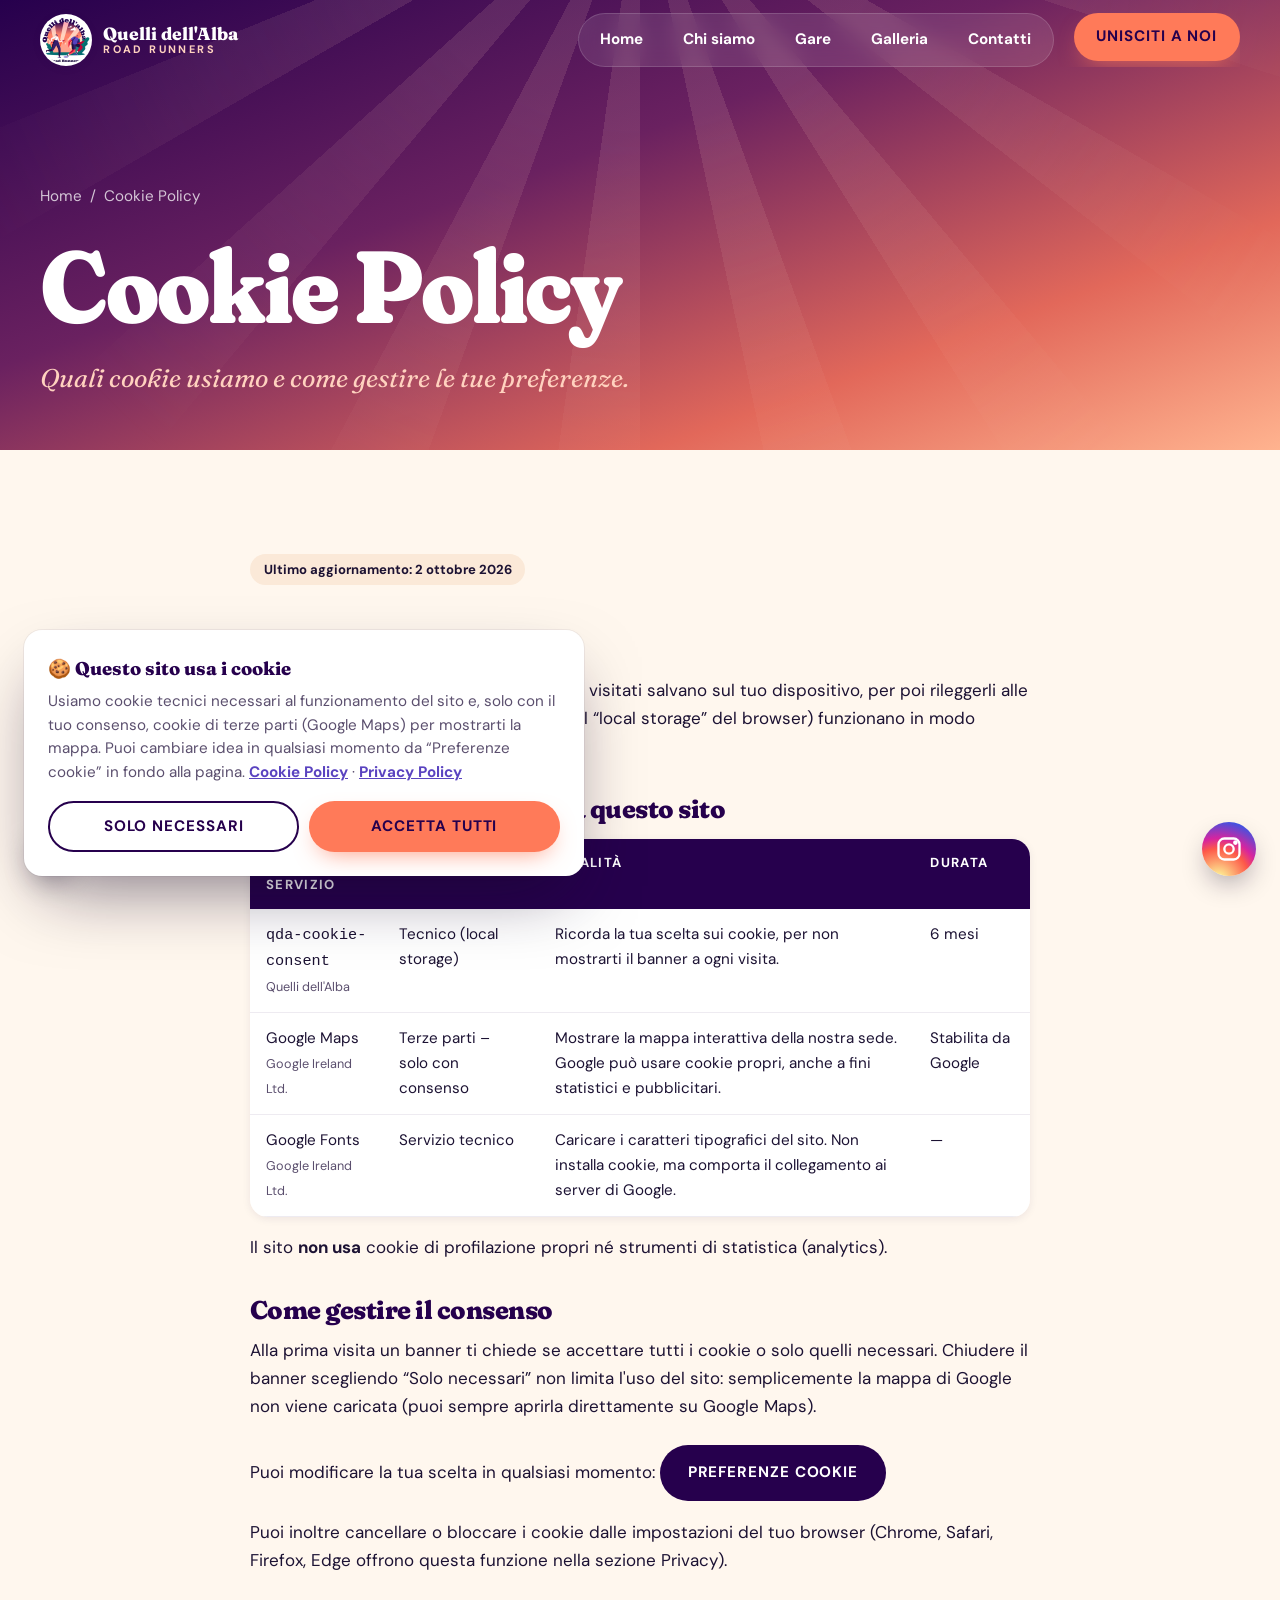
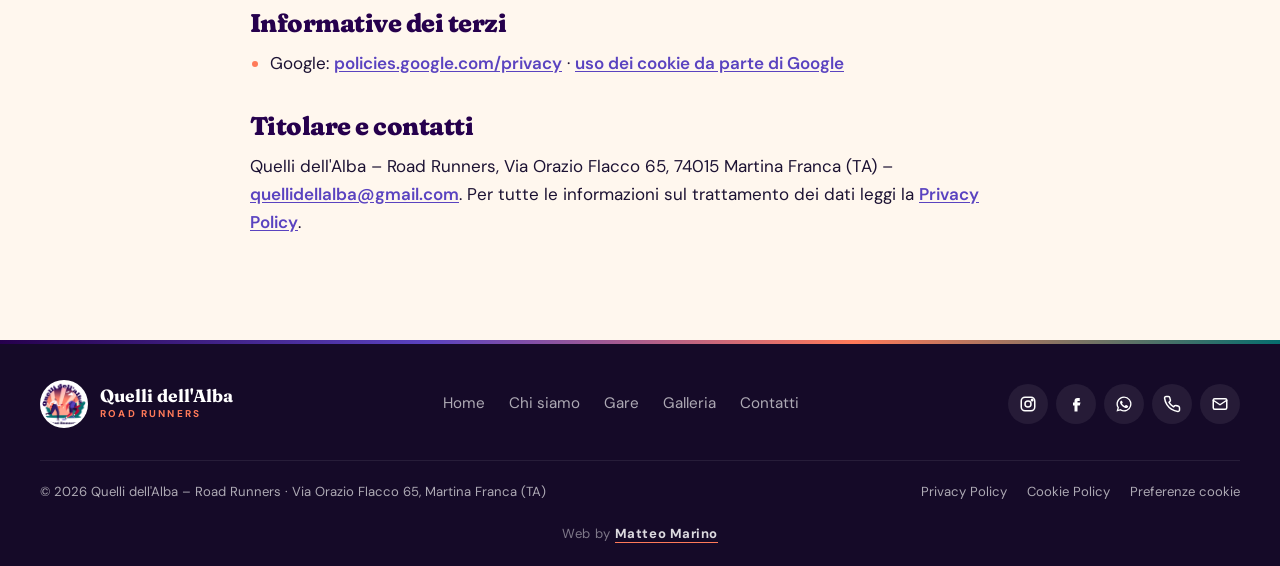
==== commit dd894891: "1.0.1" ====
--- a/cookie-policy.html
+++ b/cookie-policy.html
@@ -4,6 +4,8 @@
     <meta charset="UTF-8">
     <meta name="viewport" content="width=device-width, initial-scale=1.0">
 
+    <!-- ===================== SEO ===================== -->
+    <!-- ===================== SEO ===================== -->
     <!-- ===================== SEO ===================== -->
     <!-- ===================== SEO ===================== -->
     <title>Cookie Policy | Quelli dell'Alba – Road Runners</title>
@@ -60,7 +62,7 @@
                     "Quelli dell'Alba Road Runners",
                     "Q.A.R.R."
                 ],
-                "description": "Squadra di running di Martina Franca (TA), in Valle d'Itria: allenamenti di gruppo, gare su strada, la Vignaletto Challenge e il progetto Da 0 a 10 KM.",
+                "description": "Squadra di running di Martina Franca (TA), in Valle d'Itria: allenamenti di gruppo, gare su strada, la Vignaletto Challenge, Corri a San Vito, La 10 di Martina e il progetto Da 0 a 10 KM.",
                 "sport": "Running",
                 "url": "https://www.quellidellalba.com/",
                 "logo": {
@@ -187,10 +189,10 @@
     <link rel="preconnect" href="https://fonts.gstatic.com" crossorigin>
     <link href="https://fonts.googleapis.com/css2?family=DM+Sans:ital,opsz,wght@0,9..40,400..900;1,9..40,400..900&family=Fraunces:ital,opsz,wght,SOFT,WONK@0,9..144,600..900,0..100,0..1;1,9..144,600..900,0..100,0..1&display=swap" rel="stylesheet">
 
-    <link rel="stylesheet" href="style.css?v=11">
+    <link rel="stylesheet" href="style.css?v=15">
 
     <script>document.documentElement.classList.add('js');</script>
-    <script src="script.js?v=11" defer></script>
+    <script src="script.js?v=15" defer></script>
 </head>
 <body class="page-legal">
 
@@ -362,13 +364,18 @@
         </p>
     </footer>
 
+
+    <!-- Pulsanti fissi: WhatsApp (sinistra) e Instagram (destra) -->
+    <a class="float-btn float-btn--whatsapp" href="https://wa.me/393935051979" target="_blank" rel="noopener" aria-label="Scrivici su WhatsApp">
+        <svg viewBox="0 0 24 24" fill="currentColor" aria-hidden="true"><path d="M12 2a10 10 0 00-8.6 15.1L2 22l5-1.3A10 10 0 1012 2zm0 18.2a8.2 8.2 0 01-4.2-1.2l-.3-.2-3 .8.8-2.9-.2-.3A8.2 8.2 0 1112 20.2zm4.5-6.1c-.2-.1-1.5-.7-1.7-.8s-.4-.1-.6.1-.7.8-.8 1-.3.2-.5.1a6.7 6.7 0 01-2-1.2 7.4 7.4 0 01-1.4-1.7c-.1-.2 0-.4.1-.5l.4-.4.2-.4v-.4l-.8-1.9c-.2-.5-.4-.4-.6-.4h-.5a1 1 0 00-.7.3 3 3 0 00-.9 2.2 5.2 5.2 0 001.1 2.7 11.8 11.8 0 004.5 4c.6.3 1.1.4 1.5.5a3.6 3.6 0 001.7.1 2.8 2.8 0 001.8-1.3 2.3 2.3 0 00.2-1.3c-.1-.1-.3-.2-.5-.3z"/></svg>
+    </a>
+    <a class="float-btn float-btn--instagram" href="https://www.instagram.com/quelli_dell_alba/" target="_blank" rel="noopener" aria-label="Seguici su Instagram">
+        <svg viewBox="0 0 24 24" fill="none" stroke="currentColor" stroke-width="2" aria-hidden="true"><rect x="3" y="3" width="18" height="18" rx="5"/><circle cx="12" cy="12" r="4"/><circle cx="17.5" cy="6.5" r="1" fill="currentColor"/></svg>
+    </a>
+
     <a class="back-to-top" href="#main" aria-label="Torna su">
         <svg viewBox="0 0 24 24" fill="none" stroke="currentColor" stroke-width="2.5" stroke-linecap="round" stroke-linejoin="round" aria-hidden="true"><path d="M12 19V5M5 12l7-7 7 7"/></svg>
     </a>
 
-    <a class="back-to-top" href="#main" aria-label="Torna su">
-        <svg viewBox="0 0 24 24" fill="none" stroke="currentColor" stroke-width="2.5" stroke-linecap="round" stroke-linejoin="round" aria-hidden="true"><path d="M12 19V5M5 12l7-7 7 7"/></svg>
-    </a>
-
 </body>
 </html>
--- a/style.css
+++ b/style.css
@@ -90,6 +90,9 @@
 
     --nav-height: 72px;
 
+    /* Pulsanti fissi in basso */
+    --float-size: 54px;
+
     /* Barra sponsor */
     --sponsor-overlap: 1.75rem;   /* quanto la barra sale sopra la hero */
     --sponsor-logo-h: 40px;       /* altezza dei loghi */
@@ -877,9 +880,12 @@
 
 /* --------------------------------------------------------------------------
    LOGO VOLANTE
-   Elemento fisso unico: script.js lo posiziona sopra .hero__visual e, con lo
-   scroll, lo trasla e lo scala fino al posto di .nav__logo nell'header.
-   Variabili impostate da JS: --fly-size (dimensione in px), --p (0 → 1).
+   Elemento fisso unico: script.js calcola il percorso da .hero__visual a
+   .nav__logo e lo affida a un'animazione CSS legata allo scroll
+   (animation-timeline: scroll()), eseguita dalla GPU in sincronia col dito.
+   Sui browser senza supporto lo muove JavaScript (fallback).
+   Variabili impostate da JS: --fly-size (dimensione in px), --rings (fallback).
+   Si animano solo transform e opacity: niente ricalcoli di ombre a ogni frame.
    -------------------------------------------------------------------------- */
 .flying-logo {
     position: fixed;
@@ -912,7 +918,8 @@
     border-radius: 50%;
     box-shadow: 0 0 0 calc(var(--fly-size, 200px) * 0.035) rgba(255, 210, 191, 0.22),
                 0 0 0 calc(var(--fly-size, 200px) * 0.08) rgba(255, 210, 191, 0.1);
-    opacity: calc(1 - var(--p, 0) * 1.6);
+    opacity: var(--rings, 1);
+    will-change: opacity;
 }
 
 .flying-logo__inner {
@@ -921,7 +928,7 @@
     height: 100%;
     border-radius: 50%;
     background: #fff;
-    box-shadow: 0 30px 60px -20px rgba(21, 10, 40, calc(0.55 - var(--p, 0) * 0.4));
+    box-shadow: 0 30px 60px -20px rgba(21, 10, 40, 0.45);
     animation: flyIntro 1.1s var(--ease) 0.2s both;
 }
 
@@ -931,7 +938,11 @@
     object-fit: contain;
     padding: 9%;
     /* fluttua nella hero, si ferma quando è nell'header */
-    animation: floatScaled 7s ease-in-out infinite;
+    animation: floatSoft 7s ease-in-out infinite;
+}
+
+.flying-logo.is-docked .flying-logo__inner img {
+    animation: none;
 }
 
 /* Piccolo "rimbalzo" quando il logo arriva nell'header */
@@ -1611,6 +1622,222 @@
 .race__stripes span:nth-child(3) { background: #e1663f; margin-left: 60px; }
 .race__stripes span:nth-child(4) { background: #f2b53c; margin-left: 90px; }
 
+/* --- Corri a San Vito: colori della locandina (blu elettrico, arancio, giallo) --- */
+#san-vito {
+    --sanvito-orange: #ff8a1f;
+    --sanvito-yellow: #ffd23f;
+    color: rgba(255, 255, 255, 0.88);
+    background:
+        radial-gradient(circle at 85% 15%, rgba(255, 138, 31, 0.35), transparent 40%),
+        radial-gradient(circle at 10% 90%, rgba(0, 170, 255, 0.35), transparent 45%),
+        linear-gradient(160deg, #0a1f6b 0%, #1239b5 55%, #0b2a8a 100%);
+}
+
+/* scie di luce "in velocità" */
+#san-vito::before {
+    content: "";
+    position: absolute;
+    inset: 0;
+    background: repeating-linear-gradient(-18deg, transparent 0 46px, rgba(255, 210, 63, 0.07) 46px 48px, transparent 48px 120px);
+    pointer-events: none;
+}
+
+#san-vito .eyebrow {
+    color: var(--sanvito-yellow);
+}
+
+#san-vito h2 {
+    color: #fff;
+    font-style: italic;
+    text-transform: uppercase;
+    letter-spacing: -0.01em;
+}
+
+#san-vito h2 span {
+    color: var(--sanvito-orange);
+}
+
+#san-vito .race__tagline {
+    color: var(--sanvito-yellow);
+}
+
+#san-vito .race__desc strong {
+    color: #fff;
+}
+
+.race__claim {
+    font-family: var(--font-display);
+    font-weight: 800;
+    font-size: var(--fs-h3);
+    color: #fff;
+}
+
+#san-vito .info-card {
+    background: rgba(255, 255, 255, 0.08);
+    border: 1px solid rgba(255, 255, 255, 0.14);
+}
+
+#san-vito .info-card:hover {
+    background: rgba(255, 255, 255, 0.13);
+}
+
+#san-vito .info-card__icon {
+    background: rgba(255, 138, 31, 0.2);
+    color: var(--sanvito-orange);
+}
+
+#san-vito .info-card__label {
+    color: rgba(255, 255, 255, 0.65);
+}
+
+#san-vito .info-card__value {
+    color: #fff;
+}
+
+#san-vito .race__poster {
+    transform: rotate(2deg);
+    box-shadow: 0 30px 70px -20px rgba(0, 0, 0, 0.6), 0 0 0 1px rgba(255, 255, 255, 0.12);
+}
+
+#san-vito .race__poster:hover,
+#san-vito .race__poster:focus-visible {
+    transform: rotate(0deg) scale(1.02);
+    box-shadow: 0 40px 80px -24px rgba(255, 138, 31, 0.5), 0 0 0 1px rgba(255, 255, 255, 0.2);
+}
+
+#san-vito .btn--primary {
+    background: var(--sanvito-orange);
+    color: #10123a;
+    box-shadow: 0 10px 24px -10px rgba(255, 138, 31, 0.9);
+}
+
+/* Conto alla rovescia (gare in arrivo) */
+.race__countdown {
+    display: inline-flex;
+    align-items: center;
+    gap: 0.55rem;
+    margin-top: 0.9rem;
+    padding: 0.45rem 1rem 0.45rem 0.6rem;
+    border-radius: var(--radius-pill);
+    background: var(--color-secondary);
+    color: var(--color-primary);
+    font-size: var(--fs-sm);
+    font-weight: 700;
+    box-shadow: 0 10px 24px -12px rgba(0, 0, 0, 0.5);
+}
+
+#san-vito .race__countdown {
+    background: var(--sanvito-yellow);
+    color: #10123a;
+}
+
+.race__countdown strong {
+    display: grid;
+    place-items: center;
+    min-width: 2.2em;
+    height: 2.2em;
+    padding-inline: 0.4em;
+    border-radius: var(--radius-pill);
+    background: #10123a;
+    color: #fff;
+    font-family: var(--font-display);
+    font-size: 1.05em;
+}
+
+/* --- La 10 di Martina: colori della locandina (blu notte, arancio, sabbia) --- */
+#la-dieci {
+    --ladieci-navy: #1e2a47;
+    --ladieci-orange: #e8722a;
+    background:
+        radial-gradient(circle at 100% 0%, rgba(232, 114, 42, 0.22), transparent 45%),
+        linear-gradient(180deg, #f6e3cf 0%, #fbefe2 100%);
+}
+
+/* "10" decorativo in sfondo */
+#la-dieci::before {
+    content: "10";
+    position: absolute;
+    left: -2%;
+    bottom: -4%;
+    font-family: var(--font-display);
+    font-weight: 900;
+    font-size: clamp(11rem, 32vw, 28rem);
+    line-height: 0.8;
+    color: rgba(30, 42, 71, 0.06);
+    pointer-events: none;
+}
+
+#la-dieci .eyebrow {
+    color: var(--ladieci-orange);
+}
+
+#la-dieci h2 {
+    color: var(--ladieci-navy);
+}
+
+#la-dieci .race__tagline {
+    color: var(--ladieci-orange);
+}
+
+#la-dieci .race__edition {
+    border-color: rgba(30, 42, 71, 0.18);
+    background: rgba(30, 42, 71, 0.06);
+    color: var(--ladieci-navy);
+}
+
+#la-dieci .race__desc {
+    color: var(--color-text);
+}
+
+#la-dieci .info-card {
+    background: var(--color-surface);
+    box-shadow: var(--shadow-sm);
+    border-top: 3px solid var(--ladieci-orange);
+}
+
+#la-dieci .info-card__icon {
+    background: rgba(232, 114, 42, 0.12);
+    color: var(--ladieci-orange);
+}
+
+#la-dieci .info-card__label {
+    color: var(--color-text-muted);
+}
+
+#la-dieci .info-card__value {
+    color: var(--ladieci-navy);
+}
+
+#la-dieci .race__poster {
+    transform: rotate(2deg);
+    box-shadow: 0 30px 60px -20px rgba(30, 42, 71, 0.55);
+}
+
+#la-dieci .race__poster:hover,
+#la-dieci .race__poster:focus-visible {
+    transform: rotate(0deg) scale(1.02);
+}
+
+#la-dieci .btn--outline {
+    border-color: var(--ladieci-navy);
+    color: var(--ladieci-navy);
+}
+
+#la-dieci .btn--outline:hover {
+    background: var(--ladieci-navy);
+    color: #fff;
+}
+
+.btn--navy {
+    background: #1e2a47;
+    color: #fff;
+}
+
+.btn--navy:hover {
+    background: #2b3a61;
+    box-shadow: var(--shadow-md);
+}
+
 /* --- Da 0 a 10 KM: identità più grafica/editoriale, accento teal --- */
 #da-zero-a-dieci {
     background:
@@ -2640,10 +2867,72 @@
     color: var(--color-secondary);
 }
 
+/* Pulsanti fissi: WhatsApp a sinistra, Instagram a destra */
+.float-btn {
+    position: fixed;
+    z-index: 95; /* sotto header/menu (100), banner cookie (400) e lightbox (500) */
+    bottom: 1rem;
+    display: grid;
+    place-items: center;
+    width: var(--float-size);
+    height: var(--float-size);
+    border-radius: 50%;
+    color: #fff;
+    box-shadow: 0 12px 28px -8px rgba(21, 10, 40, 0.45);
+    transition: transform var(--t-fast), box-shadow var(--t-fast);
+    animation: floatIn 0.6s var(--ease) 0.8s backwards; /* "backwards": dopo l'ingresso l'hover funziona */
+}
+
+.float-btn:hover {
+    transform: translateY(-3px) scale(1.06);
+    box-shadow: 0 16px 34px -8px rgba(21, 10, 40, 0.55);
+}
+
+.float-btn svg {
+    width: 28px;
+    height: 28px;
+}
+
+.float-btn--whatsapp {
+    left: 1rem;
+    background: #25d366;
+}
+
+/* piccolo "respiro" per attirare l'attenzione */
+.float-btn--whatsapp::after {
+    content: "";
+    position: absolute;
+    inset: 0;
+    border-radius: 50%;
+    box-shadow: 0 0 0 0 rgba(37, 211, 102, 0.55);
+    animation: floatPulse 2.6s ease-out 2s infinite;
+}
+
+.float-btn--instagram {
+    right: 1rem;
+    background: radial-gradient(circle at 30% 107%, #fdf497 0%, #fdf497 5%, #fd5949 45%, #d6249f 60%, #285aeb 90%);
+}
+
+/* con il menu mobile aperto spariscono */
+.menu-open .float-btn {
+    opacity: 0;
+    visibility: hidden;
+}
+
+@keyframes floatIn {
+    from { opacity: 0; transform: translateY(20px) scale(0.8); }
+    to { opacity: 1; transform: none; }
+}
+
+@keyframes floatPulse {
+    0% { box-shadow: 0 0 0 0 rgba(37, 211, 102, 0.55); }
+    70%, 100% { box-shadow: 0 0 0 14px rgba(37, 211, 102, 0); }
+}
+
 .back-to-top {
     position: fixed;
-    right: 1rem;
-    bottom: 1rem;
+    right: calc(1rem + (var(--float-size) - 48px) / 2);
+    bottom: calc(1rem + var(--float-size) + 0.75rem); /* sopra il pulsante Instagram */
     z-index: 90;
     display: grid;
     place-items: center;
@@ -2965,9 +3254,9 @@
     50% { transform: translateY(-12px); }
 }
 
-@keyframes floatScaled {
+@keyframes floatSoft {
     0%, 100% { transform: translateY(0); }
-    50% { transform: translateY(calc(-4% * (1 - var(--p, 0)))); }
+    50% { transform: translateY(-4%); }
 }
 
 @keyframes flyIntro {
@@ -3021,6 +3310,12 @@
     .js [data-reveal] {
         opacity: 1;
         transform: none;
+    }
+
+    /* il logo segue comunque lo scroll (movimento controllato dall'utente) */
+    .flying-logo.is-timeline,
+    .flying-logo.is-timeline::before {
+        animation-duration: auto !important;
     }
 }
 
@@ -3133,6 +3428,7 @@
 
     .btn-group .btn {
         flex: 1 1 140px;
+        min-width: fit-content; /* se il testo non entra il pulsante va a capo, non viene tagliato */
     }
 
     /* Hero */
@@ -3478,9 +3774,24 @@
         gap: 0.1rem 1.1rem;
     }
 
+    :root {
+        --float-size: 50px;
+    }
+
     .back-to-top {
         width: 44px;
         height: 44px;
+        right: calc(1rem + (var(--float-size) - 44px) / 2);
+    }
+
+    .float-btn svg {
+        width: 25px;
+        height: 25px;
+    }
+
+    /* spazio in fondo alla pagina perché i pulsanti fissi non coprano il credit */
+    .footer__credit {
+        padding-bottom: calc(var(--float-size) + 1.75rem);
     }
 }
 
@@ -3597,6 +3908,10 @@
         grid-template-columns: repeat(4, minmax(0, 1fr));
     }
 
+    .race__info--6 {
+        grid-template-columns: repeat(3, minmax(0, 1fr));
+    }
+
     .race__photo {
         aspect-ratio: 4 / 3;
     }
@@ -3650,9 +3965,21 @@
         transform: translateY(-50%) scale(1.08);
     }
 
+    .float-btn {
+        bottom: 1.5rem;
+    }
+
+    .float-btn--whatsapp {
+        left: 1.5rem;
+    }
+
+    .float-btn--instagram {
+        right: 1.5rem;
+    }
+
     .back-to-top {
-        right: 1.5rem;
-        bottom: 1.5rem;
+        right: calc(1.5rem + (var(--float-size) - 48px) / 2);
+        bottom: calc(1.5rem + var(--float-size) + 0.75rem);
     }
 }
 
@@ -3816,6 +4143,10 @@
     .race__info {
         grid-template-columns: repeat(4, minmax(0, 1fr));
     }
+
+    .race__info--6 {
+        grid-template-columns: repeat(3, minmax(0, 1fr));
+    }
 }
 
 /* ≥ 1440px – schermi grandi */
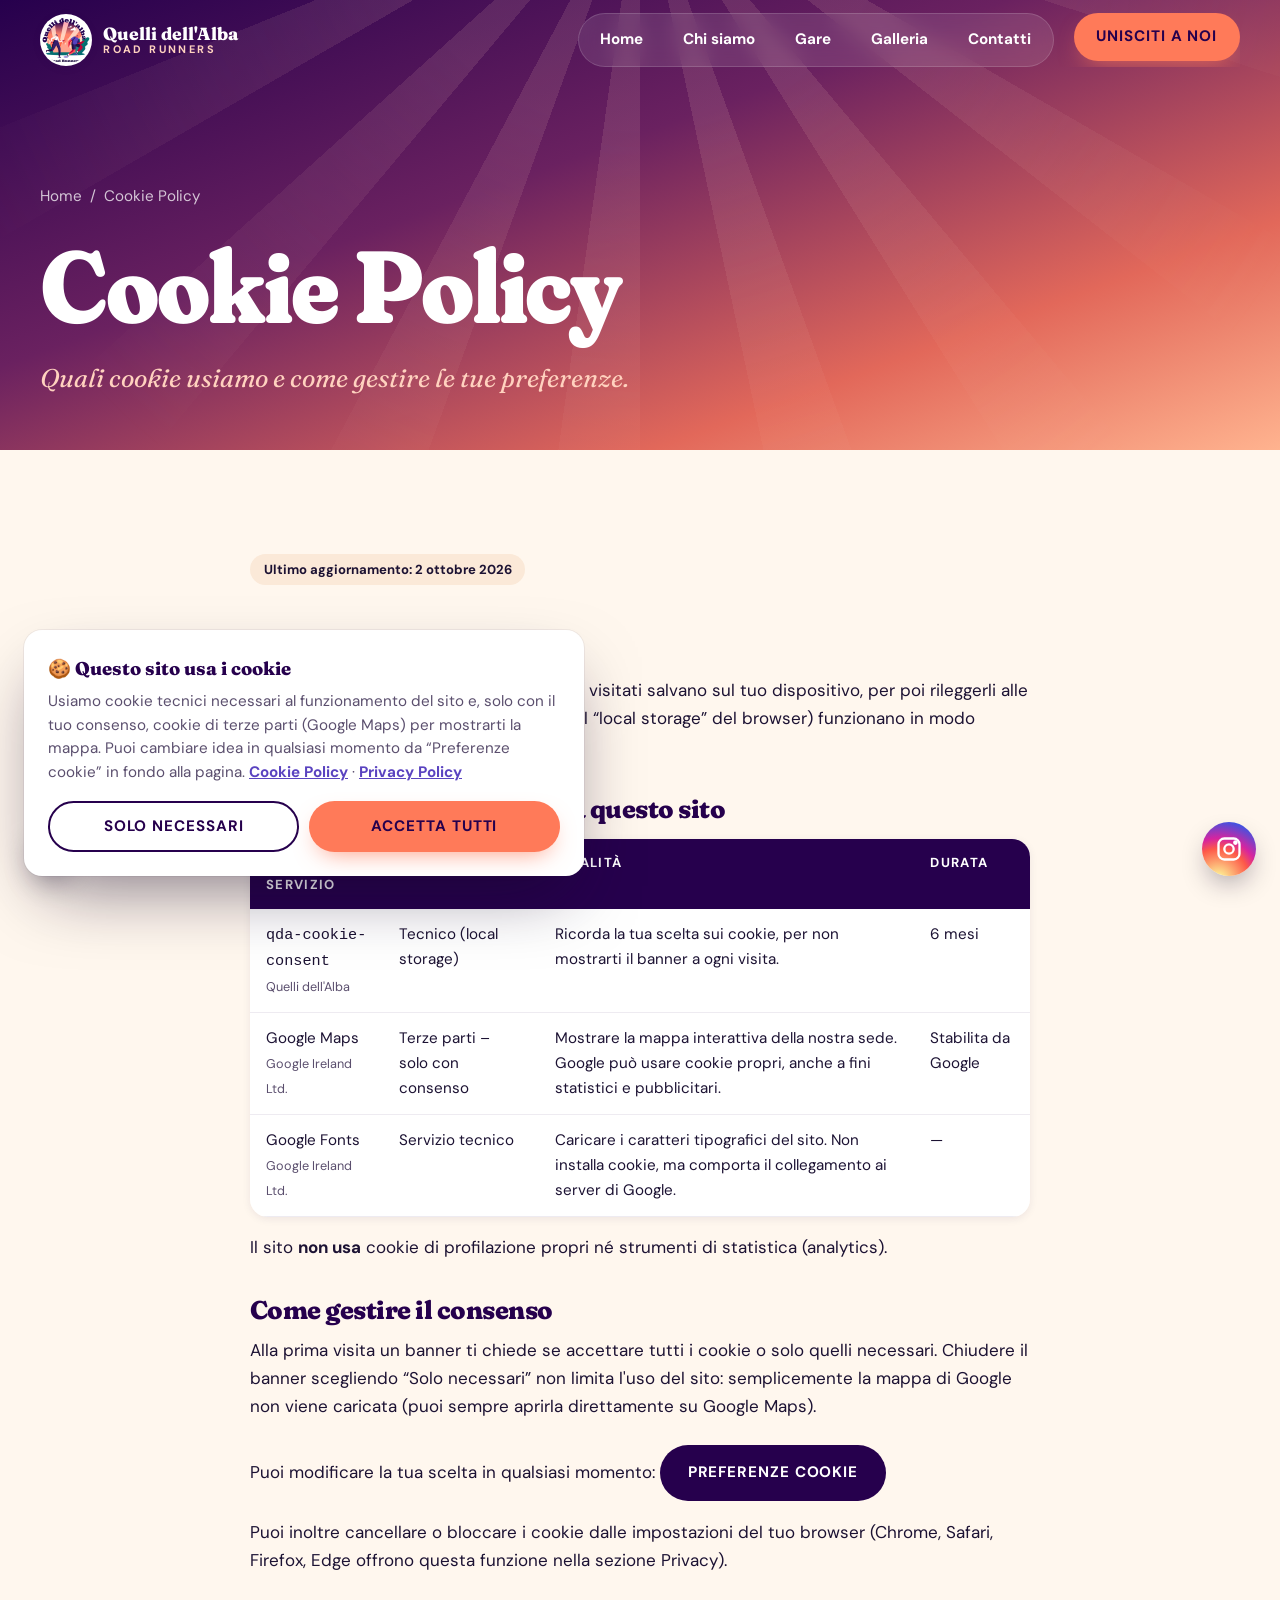
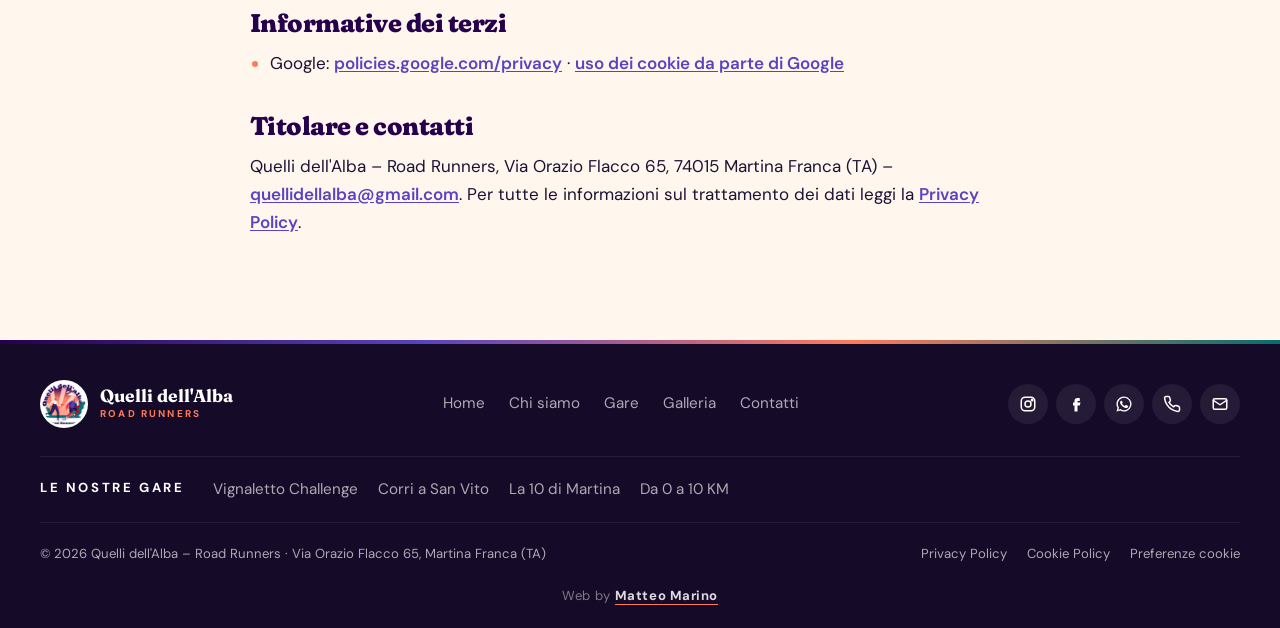
==== commit 86af55d4: "1.0.3" ====
--- a/cookie-policy.html
+++ b/cookie-policy.html
@@ -5,16 +5,19 @@
     <meta name="viewport" content="width=device-width, initial-scale=1.0">
 
     <!-- ===================== SEO ===================== -->
-    <!-- ===================== SEO ===================== -->
-    <!-- ===================== SEO ===================== -->
-    <!-- ===================== SEO ===================== -->
     <title>Cookie Policy | Quelli dell'Alba – Road Runners</title>
     <meta name="description" content="Cookie Policy del sito di Quelli dell'Alba – Road Runners: quali cookie usiamo e come gestire il consenso.">
     <meta name="robots" content="noindex, follow">
     <meta name="author" content="Quelli dell'Alba – Road Runners">
-    <link rel="canonical" href="https://www.quellidellalba.com/cookie-policy.html">
+    <link rel="canonical" href="https://www.quellidellalba.it/cookie-policy.html">
+    <link rel="alternate" hreflang="it" href="https://www.quellidellalba.it/cookie-policy.html">
+    <link rel="alternate" hreflang="x-default" href="https://www.quellidellalba.it/cookie-policy.html">
     <meta name="theme-color" content="#26004d">
     <meta name="format-detection" content="telephone=no">
+    <!-- Verifica proprietà (incollare il codice fornito e togliere il commento):
+    <meta name="google-site-verification" content="CODICE-GOOGLE-SEARCH-CONSOLE">
+    <meta name="msvalidate.01" content="CODICE-BING-WEBMASTER">
+    -->
 
     <!-- Local SEO (geo) – Martina Franca (TA) -->
     <meta name="geo.region" content="IT-TA">
@@ -28,8 +31,8 @@
     <meta property="og:site_name" content="Quelli dell'Alba – Road Runners">
     <meta property="og:title" content="Cookie Policy | Quelli dell'Alba – Road Runners">
     <meta property="og:description" content="Cookie Policy del sito di Quelli dell'Alba – Road Runners: quali cookie usiamo e come gestire il consenso.">
-    <meta property="og:url" content="https://www.quellidellalba.com/cookie-policy.html">
-    <meta property="og:image" content="https://www.quellidellalba.com/immagini/og-image.jpg">
+    <meta property="og:url" content="https://www.quellidellalba.it/cookie-policy.html">
+    <meta property="og:image" content="https://www.quellidellalba.it/immagini/og-image.jpg">
     <meta property="og:image:width" content="1200">
     <meta property="og:image:height" content="630">
     <meta property="og:image:alt" content="Runner in controluce all'alba sulla spiaggia con il logo di Quelli dell'Alba Road Runners">
@@ -38,9 +41,10 @@
     <meta name="twitter:card" content="summary_large_image">
     <meta name="twitter:title" content="Cookie Policy | Quelli dell'Alba – Road Runners">
     <meta name="twitter:description" content="Cookie Policy del sito di Quelli dell'Alba – Road Runners: quali cookie usiamo e come gestire il consenso.">
-    <meta name="twitter:image" content="https://www.quellidellalba.com/immagini/og-image.jpg">
+    <meta name="twitter:image" content="https://www.quellidellalba.it/immagini/og-image.jpg">
 
     <!-- Icone e web app -->
+    <link rel="icon" href="favicon.ico" sizes="48x48">
     <link rel="icon" type="image/png" sizes="192x192" href="immagini/icon-192.png">
     <link rel="apple-touch-icon" href="immagini/icon-192.png">
     <link rel="manifest" href="site.webmanifest">
@@ -55,7 +59,7 @@
                     "SportsClub",
                     "SportsTeam"
                 ],
-                "@id": "https://www.quellidellalba.com/#organizzazione",
+                "@id": "https://www.quellidellalba.it/#organizzazione",
                 "name": "Quelli dell'Alba – Road Runners",
                 "alternateName": [
                     "Quelli dell'Alba",
@@ -64,14 +68,14 @@
                 ],
                 "description": "Squadra di running di Martina Franca (TA), in Valle d'Itria: allenamenti di gruppo, gare su strada, la Vignaletto Challenge, Corri a San Vito, La 10 di Martina e il progetto Da 0 a 10 KM.",
                 "sport": "Running",
-                "url": "https://www.quellidellalba.com/",
+                "url": "https://www.quellidellalba.it/",
                 "logo": {
                     "@type": "ImageObject",
-                    "url": "https://www.quellidellalba.com/immagini/logo.png",
+                    "url": "https://www.quellidellalba.it/immagini/logo.png",
                     "width": 900,
                     "height": 900
                 },
-                "image": "https://www.quellidellalba.com/immagini/og-image.jpg",
+                "image": "https://www.quellidellalba.it/immagini/og-image.jpg",
                 "email": "quellidellalba@gmail.com",
                 "telephone": "+393935051979",
                 "address": {
@@ -137,30 +141,30 @@
             },
             {
                 "@type": "WebSite",
-                "@id": "https://www.quellidellalba.com/#sito",
-                "url": "https://www.quellidellalba.com/",
+                "@id": "https://www.quellidellalba.it/#sito",
+                "url": "https://www.quellidellalba.it/",
                 "name": "Quelli dell'Alba – Road Runners",
                 "inLanguage": "it-IT",
                 "publisher": {
-                    "@id": "https://www.quellidellalba.com/#organizzazione"
+                    "@id": "https://www.quellidellalba.it/#organizzazione"
                 }
             },
             {
                 "@type": "WebPage",
-                "@id": "https://www.quellidellalba.com/cookie-policy.html#pagina",
-                "url": "https://www.quellidellalba.com/cookie-policy.html",
+                "@id": "https://www.quellidellalba.it/cookie-policy.html#pagina",
+                "url": "https://www.quellidellalba.it/cookie-policy.html",
                 "name": "Cookie Policy | Quelli dell'Alba – Road Runners",
                 "description": "Cookie Policy del sito di Quelli dell'Alba – Road Runners: quali cookie usiamo e come gestire il consenso.",
                 "inLanguage": "it-IT",
                 "isPartOf": {
-                    "@id": "https://www.quellidellalba.com/#sito"
+                    "@id": "https://www.quellidellalba.it/#sito"
                 },
                 "about": {
-                    "@id": "https://www.quellidellalba.com/#organizzazione"
+                    "@id": "https://www.quellidellalba.it/#organizzazione"
                 },
                 "primaryImageOfPage": {
                     "@type": "ImageObject",
-                    "url": "https://www.quellidellalba.com/immagini/og-image.jpg"
+                    "url": "https://www.quellidellalba.it/immagini/og-image.jpg"
                 },
                 "breadcrumb": {
                     "@type": "BreadcrumbList",
@@ -169,13 +173,13 @@
                             "@type": "ListItem",
                             "position": 1,
                             "name": "Home",
-                            "item": "https://www.quellidellalba.com/"
+                            "item": "https://www.quellidellalba.it/"
                         },
                         {
                             "@type": "ListItem",
                             "position": 2,
                             "name": "Cookie Policy",
-                            "item": "https://www.quellidellalba.com/cookie-policy.html"
+                            "item": "https://www.quellidellalba.it/cookie-policy.html"
                         }
                     ]
                 }
@@ -189,10 +193,10 @@
     <link rel="preconnect" href="https://fonts.gstatic.com" crossorigin>
     <link href="https://fonts.googleapis.com/css2?family=DM+Sans:ital,opsz,wght@0,9..40,400..900;1,9..40,400..900&family=Fraunces:ital,opsz,wght,SOFT,WONK@0,9..144,600..900,0..100,0..1;1,9..144,600..900,0..100,0..1&display=swap" rel="stylesheet">
 
-    <link rel="stylesheet" href="style.css?v=15">
+    <link rel="stylesheet" href="style.css?v=22">
 
     <script>document.documentElement.classList.add('js');</script>
-    <script src="script.js?v=15" defer></script>
+    <script src="script.js?v=22" defer></script>
 </head>
 <body class="page-legal">
 
@@ -350,6 +354,14 @@
             </div>
         </div>
 
+        <nav class="container footer__races" aria-label="Le nostre gare">
+            <span>Le nostre gare</span>
+            <a href="vignaletto-challenge.html">Vignaletto Challenge</a>
+            <a href="corri-a-san-vito.html">Corri a San Vito</a>
+            <a href="la-10-di-martina.html">La 10 di Martina</a>
+            <a href="da-0-a-10-km.html">Da 0 a 10 KM</a>
+        </nav>
+
         <div class="container footer__bottom">
             <p>© <span data-year>2026</span> Quelli dell'Alba – Road Runners · Via Orazio Flacco 65, Martina Franca (TA)</p>
             <div class="footer__legal">
--- a/style.css
+++ b/style.css
@@ -3131,6 +3131,278 @@
 }
 
 /* --------------------------------------------------------------------------
+   PAGINE GARA (vignaletto-challenge.html, corri-a-san-vito.html, ...)
+   -------------------------------------------------------------------------- */
+.race-hero {
+    --race-accent: var(--color-secondary);
+    position: relative;
+    isolation: isolate;
+    overflow: hidden;
+    padding: calc(var(--nav-height) + 2.5rem) 0 clamp(2.75rem, 5vw, 4.5rem);
+    color: #fff;
+    background: var(--gradient-dawn);
+}
+
+/* locandina ingrandita e sfocata come sfondo */
+.race-hero__bg {
+    position: absolute;
+    inset: -60px;
+    z-index: -2;
+    background-size: cover;
+    background-position: center;
+    filter: blur(30px) saturate(1.25);
+    transform: scale(1.1);
+}
+
+.race-hero::after {
+    content: "";
+    position: absolute;
+    inset: 0;
+    z-index: -1;
+    background: linear-gradient(180deg, rgba(12, 6, 28, 0.78) 0%, rgba(12, 6, 28, 0.55) 55%, rgba(12, 6, 28, 0.82) 100%);
+}
+
+.race-hero--vignaletto { --race-accent: #f2b53c; }
+.race-hero--san-vito { --race-accent: #ffd23f; }
+.race-hero--la-dieci { --race-accent: #ff9a52; }
+
+.race-hero--da-zero-a-dieci {
+    --race-accent: #7fe3cf;
+    background: linear-gradient(150deg, #0a4040 0%, #066e6e 55%, #13a38a 100%);
+}
+
+.race-hero--da-zero-a-dieci::after {
+    background: radial-gradient(circle at 90% 10%, rgba(255, 122, 89, 0.3), transparent 45%);
+}
+
+.race-hero .breadcrumb a,
+.race-hero .breadcrumb span {
+    color: rgba(255, 255, 255, 0.8);
+}
+
+.race-hero .eyebrow {
+    color: var(--race-accent);
+}
+
+.race-hero h1 {
+    color: #fff;
+    font-size: clamp(2.4rem, 1.3rem + 5vw, 5rem);
+    max-width: 16ch;
+}
+
+.race-hero__tagline {
+    margin-top: 0.6rem;
+    font-family: var(--font-display);
+    font-style: italic;
+    font-weight: 600;
+    font-size: var(--fs-h3);
+    color: var(--race-accent);
+}
+
+.race-hero__facts {
+    display: flex;
+    flex-wrap: wrap;
+    gap: 0.5rem;
+    margin-top: 1.25rem;
+}
+
+.race-hero__facts li {
+    display: inline-flex;
+    align-items: center;
+    gap: 0.45rem;
+    padding: 0.45rem 0.9rem;
+    border-radius: var(--radius-pill);
+    border: 1px solid rgba(255, 255, 255, 0.22);
+    background: rgba(255, 255, 255, 0.12);
+    backdrop-filter: blur(6px);
+    -webkit-backdrop-filter: blur(6px);
+    font-size: var(--fs-sm);
+    font-weight: 600;
+}
+
+.race-hero__facts svg {
+    flex-shrink: 0;
+    width: 18px;
+    height: 18px;
+    color: var(--race-accent);
+}
+
+.race-hero__actions {
+    margin-top: 1.5rem;
+}
+
+/* badge "Edizione conclusa" quando la data è passata */
+.race__countdown.is-past {
+    padding: 0.45rem 1rem;
+    background: rgba(255, 255, 255, 0.14);
+    border: 1px solid rgba(255, 255, 255, 0.25);
+    color: #fff;
+    box-shadow: none;
+}
+
+.race-map {
+    background: var(--color-surface);
+}
+
+/* Le altre gare */
+.other-races {
+    background: var(--color-cream-dark);
+}
+
+.race-links {
+    display: grid;
+    gap: 0.75rem;
+    max-width: 1000px;
+    margin-inline: auto;
+}
+
+.race-link {
+    display: flex;
+    align-items: center;
+    gap: 1rem;
+    height: 100%;
+    padding: 0.75rem;
+    border-radius: var(--radius-md);
+    background: var(--color-surface);
+    box-shadow: var(--shadow-sm);
+    transition: transform var(--t-med), box-shadow var(--t-med);
+}
+
+.race-link:hover,
+.race-link:focus-visible {
+    transform: translateY(-4px);
+    box-shadow: var(--shadow-md);
+}
+
+.race-link__thumb {
+    display: grid;
+    place-items: center;
+    flex: 0 0 76px;
+    aspect-ratio: 3 / 4;
+    border-radius: 10px;
+    overflow: hidden;
+    background: var(--color-background);
+}
+
+.race-link__thumb img {
+    width: 100%;
+    height: 100%;
+    object-fit: cover;
+}
+
+.race-link__thumb .race-link__logo {
+    object-fit: contain;
+    padding: 6px;
+}
+
+.race-link__body strong {
+    display: block;
+    font-family: var(--font-display);
+    font-size: 1.15rem;
+    line-height: 1.15;
+    color: var(--color-primary);
+}
+
+.race-link__body span {
+    display: block;
+    margin-top: 0.25rem;
+    font-size: var(--fs-sm);
+    color: var(--color-text-muted);
+}
+
+@media (min-width: 768px) {
+    .race-links {
+        grid-template-columns: repeat(3, minmax(0, 1fr));
+    }
+}
+
+/* Footer: link a tutte le gare */
+.footer__races {
+    display: flex;
+    flex-wrap: wrap;
+    justify-content: center;
+    gap: 0.35rem 1.25rem;
+    margin-top: 1.75rem;
+    padding-top: 1.25rem;
+    border-top: 1px solid rgba(255, 255, 255, 0.08);
+    font-size: var(--fs-sm);
+}
+
+.footer__races span {
+    flex-basis: 100%;
+    text-align: center;
+    font-size: var(--fs-xs);
+    font-weight: 700;
+    letter-spacing: 0.2em;
+    text-transform: uppercase;
+    color: #fff;
+}
+
+.footer__races a {
+    transition: color var(--t-fast);
+}
+
+.footer__races a:hover {
+    color: var(--color-secondary);
+}
+
+.footer__races + .footer__bottom {
+    margin-top: 1.25rem;
+}
+
+@media (min-width: 768px) {
+    .footer__races {
+        justify-content: flex-start;
+    }
+
+    .footer__races span {
+        flex-basis: auto;
+        margin-right: 0.5rem;
+    }
+}
+
+/* --------------------------------------------------------------------------
+   PAGINA 404
+   -------------------------------------------------------------------------- */
+.notfound {
+    display: flex;
+    align-items: center;
+    min-height: 82vh;
+    min-height: 82svh;
+    text-align: center;
+}
+
+.notfound__inner {
+    display: flex;
+    flex-direction: column;
+    align-items: center;
+    gap: 0.75rem;
+}
+
+.notfound__code {
+    font-family: var(--font-display);
+    font-weight: 900;
+    font-size: clamp(6rem, 4rem + 14vw, 12rem);
+    line-height: 0.9;
+    color: transparent;
+    -webkit-text-stroke: 2px rgba(255, 210, 191, 0.7);
+}
+
+.notfound p:not(.notfound__code) {
+    max-width: 480px;
+    margin-top: 0;
+    font-family: var(--font-body);
+    font-style: normal;
+    font-size: var(--fs-lg);
+    color: rgba(255, 255, 255, 0.85);
+}
+
+.notfound__actions {
+    justify-content: center;
+    margin-top: 0.75rem;
+}
+
+/* --------------------------------------------------------------------------
    COOKIE BANNER (creato da script.js al primo accesso)
    -------------------------------------------------------------------------- */
 .cookie-banner {
